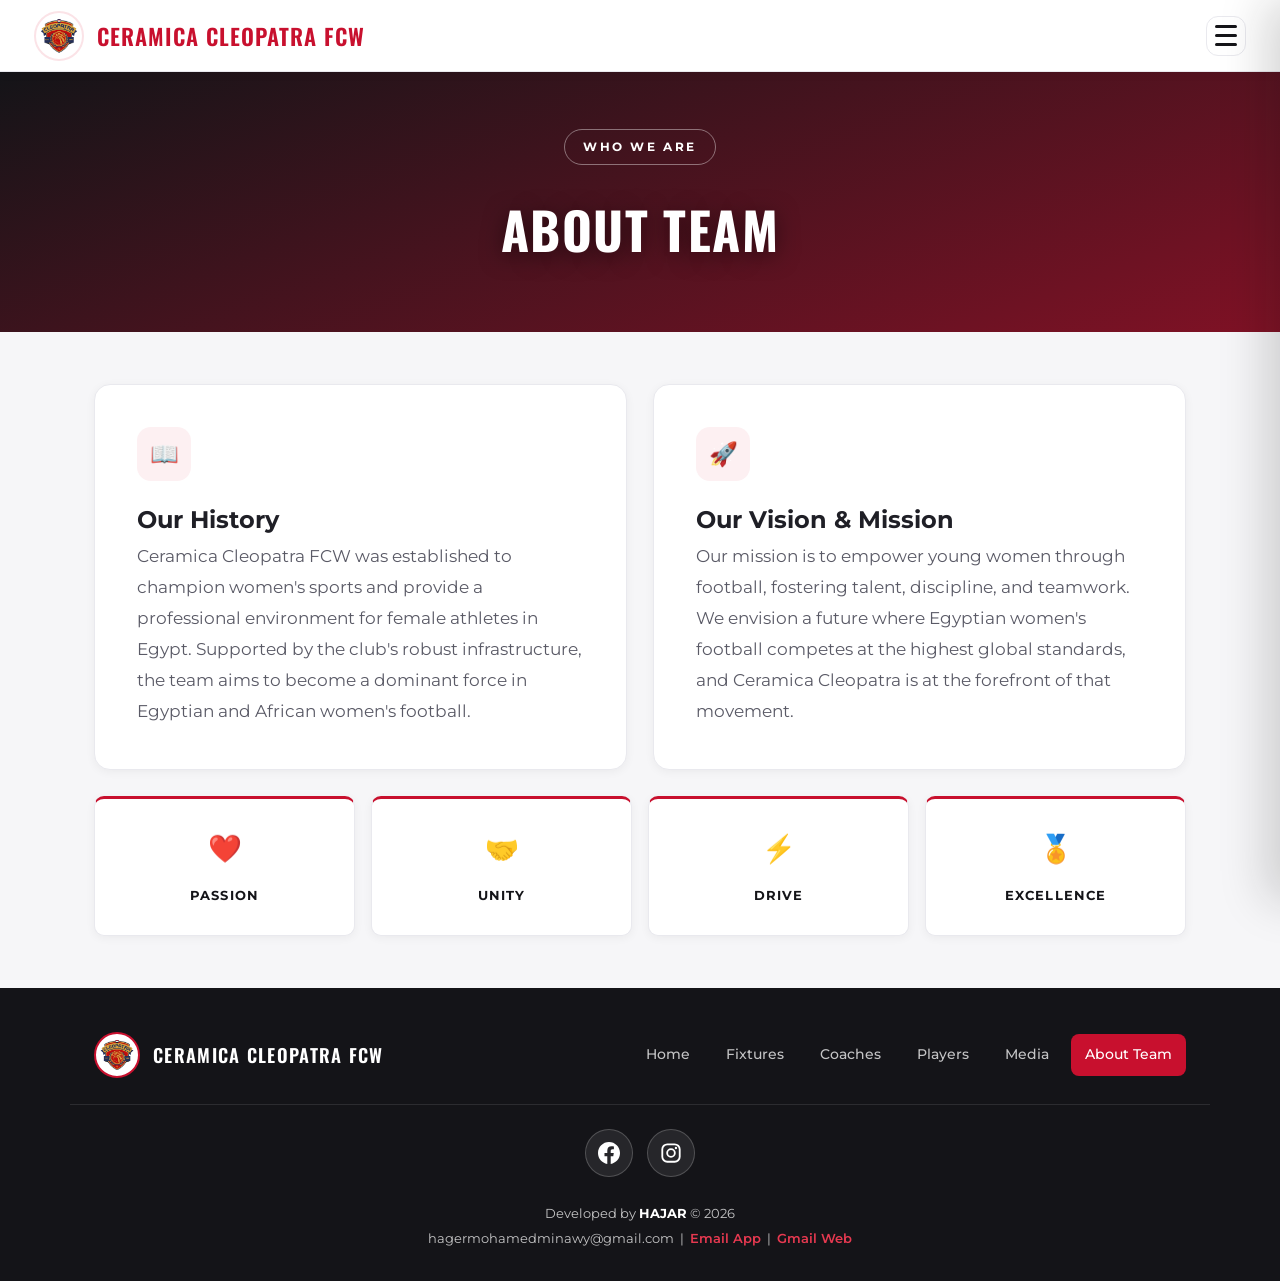
==== about.html @ 6d7df03a "Premium hero buttons" ====
<!DOCTYPE html>
<html lang="en" dir="ltr">
<head>
  <meta charset="UTF-8">
  <meta name="viewport" content="width=device-width, initial-scale=1.0">
  <title>Ceramica Cleopatra FCW - About</title>
  <meta name="description" content="Learn about the history, vision and mission of Ceramica Cleopatra Women's Football Team.">
  <meta property="og:type" content="website">
  <meta property="og:site_name" content="Ceramica Cleopatra FCW">
  <meta property="og:title" content="Ceramica Cleopatra FCW - About">
  <meta property="og:description" content="Learn about the history, vision and mission of Ceramica Cleopatra Women's Football Team.">
  <meta property="og:image" content="logo.png">
  <meta name="twitter:card" content="summary_large_image">
  <link rel="preconnect" href="https://fonts.googleapis.com">
  <link rel="preconnect" href="https://fonts.gstatic.com" crossorigin>
  <link href="https://fonts.googleapis.com/css2?family=Montserrat:wght@400;500;600;700;800&family=Oswald:wght@500;600;700&family=Cairo:wght@400;500;600;700;800&display=swap" rel="stylesheet">
  <link rel="icon" type="image/png" href="logo.png">
  <!-- Analytics: 1) publish the site, 2) add it at dash.cloudflare.com → Web Analytics (free),
       3) paste your token below and uncomment the script. -->
  <!-- <script defer src="https://static.cloudflareinsights.com/beacon.min.js" data-cf-beacon='{"token": "PASTE_TOKEN_HERE"}'></script> -->
  <link rel="stylesheet" href="style.css?v=12">
</head>
<body>

  <header class="site-header">
    <a href="index.html" class="brand-logo">
      <img src="logo.png" alt="Ceramica Cleopatra FC Logo" onerror="this.onerror=null;this.src='https://via.placeholder.com/50?text=FC'">
      <span class="brand-title" data-i18n="logoTitle">Ceramica Cleopatra FCW</span>
    </a>
    <button class="menu-toggle" id="menuToggle" aria-label="Open Navigation">
      <span class="bar"></span><span class="bar"></span><span class="bar"></span>
    </button>
  </header>

  <nav class="nav-drawer" id="navDrawer">
    <button class="close-btn" id="closeBtn" aria-label="Close Navigation">&times;</button>
    <div class="drawer-brand">Ceramica Cleopatra <span>FCW</span></div>
    <ul class="drawer-menu">
      <li><a href="index.html" data-i18n="home">Home</a></li>
      <li><a href="fixtures.html" data-i18n="fixtures">Fixtures</a></li>
      <li><a href="coaches.html" data-i18n="coaches">Coaches</a></li>
      <li><a href="players.html" data-i18n="players">Players</a></li>
      <li><a href="media.html" data-i18n="media">Media</a></li>
      <li><a href="about.html" data-i18n="aboutTeam">About Team</a></li>
    </ul>
    <div class="drawer-lang-wrapper">
      <label class="lang-label" for="langSelect">Language</label>
      <div class="lang-box">
        <select id="langSelect" class="lang-select" aria-label="Language Selector">
          <option value="en">English</option>
          <option value="ar">العربية</option>
        </select>
      </div>
      <div class="drawer-contact">
        <p>Developed by <strong>HAJAR</strong></p>
        <a href="mailto:hagermohamedminawy@gmail.com?subject=Message%20from%20Ceramica%20Cleopatra%20Website">hagermohamedminawy@gmail.com</a>
      </div>
    </div>
  </nav>

  <div class="overlay" id="overlay"></div>

  <section class="page-banner">
    <div class="page-banner-overlay"></div>
    <div class="page-banner-content fade-in-up">
      <span class="hero-eyebrow">Who We Are</span>
      <h1 data-i18n="aboutTeam">About Team</h1>
    </div>
  </section>

  <main class="page-main">
    <div class="about-grid">
      <div class="content-box fade-in-up">
        <div class="content-icon">📖</div>
        <h2 data-i18n="aboutHeader">Our History</h2>
        <p data-i18n="aboutText1" class="lead-text">Ceramica Cleopatra FCW was established to champion women's sports and provide a professional environment for female athletes in Egypt. Supported by the club's robust infrastructure, the team aims to become a dominant force in Egyptian women's football, competing fiercely at the national level.</p>
      </div>

      <div class="content-box fade-in-up">
        <div class="content-icon">🚀</div>
        <h2 data-i18n="visionHeader">Our Vision & Mission</h2>
        <p data-i18n="visionText1" class="lead-text">Our mission is to empower young women through football, fostering talent, discipline, and teamwork. We envision a future where Egyptian women's football competes at the highest global standards, and Ceramica Cleopatra is at the forefront of that movement.</p>
      </div>
    </div>

    <div class="values-strip">
      <div class="value-item fade-in-up"><span>❤️</span><strong data-i18n="valuePassion">Passion</strong></div>
      <div class="value-item fade-in-up"><span>🤝</span><strong data-i18n="valueUnity">Unity</strong></div>
      <div class="value-item fade-in-up"><span>⚡</span><strong data-i18n="valueDrive">Drive</strong></div>
      <div class="value-item fade-in-up"><span>🏅</span><strong data-i18n="valueExcellence">Excellence</strong></div>
    </div>
  </main>

  <footer class="site-footer">
    <div class="footer-top">
      <div class="footer-brand">
        <img src="logo.png" alt="Logo" onerror="this.onerror=null;this.src='https://via.placeholder.com/40?text=FC'">
        <h3 data-i18n="logoTitle">Ceramica Cleopatra FCW</h3>
      </div>
      <ul class="footer-links">
        <li><a href="index.html" data-i18n="home">Home</a></li>
        <li><a href="fixtures.html" data-i18n="fixtures">Fixtures</a></li>
        <li><a href="coaches.html" data-i18n="coaches">Coaches</a></li>
        <li><a href="players.html" data-i18n="players">Players</a></li>
        <li><a href="media.html" data-i18n="media">Media</a></li>
        <li><a href="about.html" data-i18n="aboutTeam">About Team</a></li>
      </ul>
    </div>
    <div class="footer-social">
      <a href="https://www.facebook.com/share/19YgMGzkey/" target="_blank" rel="noopener" aria-label="Facebook" class="social-btn fb">
        <svg viewBox="0 0 24 24" fill="currentColor" aria-hidden="true"><path d="M24 12.073c0-6.627-5.373-12-12-12s-12 5.373-12 12c0 5.99 4.388 10.954 10.125 11.854v-8.385H7.078v-3.47h3.047V9.43c0-3.007 1.792-4.669 4.533-4.669 1.312 0 2.686.235 2.686.235v2.953H15.83c-1.491 0-1.956.925-1.956 1.874v2.25h3.328l-.532 3.47h-2.796v8.385C19.612 23.027 24 18.062 24 12.073z"/></svg>
      </a>
      <a href="https://instagram.com/cleopatrafcw" target="_blank" rel="noopener" aria-label="Instagram" class="social-btn ig">
        <svg viewBox="0 0 24 24" fill="none" stroke="currentColor" stroke-width="2" aria-hidden="true"><rect x="2.5" y="2.5" width="19" height="19" rx="5.5"/><circle cx="12" cy="12" r="4.2"/><circle cx="17.4" cy="6.6" r="1.3" fill="currentColor" stroke="none"/></svg>
      </a>
    </div>
    <div class="footer-bottom">
      <p>Developed by <strong>HAJAR</strong> &copy; <span id="year"></span></p>
      <p>
        hagermohamedminawy@gmail.com &nbsp;|&nbsp;
        <a href="mailto:hagermohamedminawy@gmail.com?subject=Message%20from%20Ceramica%20Cleopatra%20Website">Email App</a>
        &nbsp;|&nbsp;
        <a href="https://mail.google.com/mail/u/0/?fs=1&tf=cm&source=mailto&to=hagermohamedminawy@gmail.com&su=Message%20from%20Ceramica%20Cleopatra%20Website" target="_blank" rel="noopener">Gmail Web</a>
      </p>
    </div>
  </footer>

  <button id="toTop" aria-label="Back to top" title="Back to top">&uarr;</button>

  <script src="script.js?v=9"></script>
</body>
</html>
---- style.css ----
/* ============================================================
   Ceramica Cleopatra FCW
   Theme matched to logo: Red + White + Black
   ============================================================ */

/* --- Design Tokens --- */
:root {
  --red: #C8102E;
  --red-dark: #8C0A1F;
  --red-deep: #5E0514;
  --red-soft: #E63950;
  --red-tint: #FDF0F2;
  --red-tint-2: #FBE3E7;

  --black: #141418;
  --ink: #1F1F26;
  --ink-soft: #5A5A66;
  --ink-mute: #6C6C7C;

  --white: #FFFFFF;
  --bg: #F6F6F8;
  --line: #E9E9EE;

  --grad-red: linear-gradient(135deg, var(--red-dark), var(--red));
  --grad-red-deep: linear-gradient(135deg, var(--red-deep), var(--red-dark));

  --font-display: 'Oswald', 'Montserrat', sans-serif;
  --font-body: 'Montserrat', sans-serif;

  --header-h: 72px;
  --radius: 16px;
  --radius-sm: 10px;
  --shadow-sm: 0 2px 10px rgba(20, 20, 24, 0.05);
  --shadow: 0 10px 30px rgba(20, 20, 24, 0.07);
  --shadow-lg: 0 22px 50px rgba(20, 20, 24, 0.13);
  --ease: cubic-bezier(0.22, 1, 0.36, 1);
}

/* --- Reset --- */
* {
  box-sizing: border-box;
  margin: 0;
  padding: 0;
}

html {
  scroll-behavior: smooth;
  -webkit-text-size-adjust: 100%;
}

body {
  font-family: var(--font-body);
  background: var(--bg);
  color: var(--ink);
  font-size: 16px;
  line-height: 1.75;
  overflow-x: hidden;
  min-height: 100vh;
  display: flex;
  flex-direction: column;
  -webkit-font-smoothing: antialiased;
}

img {
  max-width: 100%;
  display: block;
}

a {
  text-decoration: none;
  color: inherit;
}

ul {
  list-style: none;
}

button,
input,
select {
  font-family: inherit;
}

/* --- Accessibility: focus ring --- */
:focus-visible {
  outline: 3px solid var(--red);
  outline-offset: 3px;
  border-radius: 4px;
}

/* ============================================================
   Announcement Bar
   ============================================================ */
.announcement-bar {
  background: var(--black);
  color: #fff;
  text-align: center;
  font-size: 0.82rem;
  font-weight: 500;
  letter-spacing: 0.4px;
  padding: 9px 16px;
  border-bottom: 2px solid var(--red);
}

/* ============================================================
   Header
   ============================================================ */
.site-header {
  background: var(--white);
  border-bottom: 1px solid var(--line);
  height: var(--header-h);
  display: flex;
  align-items: center;
  justify-content: space-between;
  padding: 0 clamp(16px, 4vw, 34px);
  position: sticky;
  top: 0;
  z-index: 100;
  box-shadow: var(--shadow-sm);
}

.brand-logo {
  display: flex;
  align-items: center;
  gap: 13px;
  min-width: 0;
}

.brand-logo img {
  height: 50px;
  width: 50px;
  object-fit: contain;
  border-radius: 50%;
  background: var(--white);
  padding: 3px;
  border: 2px solid var(--red-tint-2);
  cursor: pointer;
  transition: background 0.35s var(--ease), border-color 0.35s var(--ease),
              transform 0.35s var(--ease), box-shadow 0.35s var(--ease);
}

/* LOGO HOVER: red instead of white */
.brand-logo img:hover {
  background: var(--red);
  border-color: var(--red);
  transform: scale(1.07) rotate(-6deg);
  box-shadow: 0 8px 22px rgba(200, 16, 46, 0.35);
}

.brand-title {
  font-family: var(--font-display);
  font-size: clamp(1rem, 2.4vw, 1.4rem);
  font-weight: 600;
  letter-spacing: 1px;
  text-transform: uppercase;
  color: var(--black);
  line-height: 1.15;
  white-space: nowrap;
  overflow: hidden;
  text-overflow: ellipsis;
}

.brand-title::first-line {
  color: var(--red);
}

/* --- Hamburger --- */
.menu-toggle {
  width: 40px;
  height: 40px;
  display: flex;
  flex-direction: column;
  justify-content: center;
  gap: 6px;
  align-items: center;
  background: transparent;
  border: 1px solid var(--line);
  border-radius: 12px;
  cursor: pointer;
  transition: background 0.3s, border-color 0.3s, transform 0.3s var(--ease);
}

.menu-toggle:hover {
  background: var(--red);
  border-color: var(--red);
  transform: translateY(-2px);
}

.menu-toggle .bar {
  width: 22px;
  height: 3px;
  background: var(--black);
  border-radius: 3px;
  transition: background 0.3s, transform 0.3s var(--ease), width 0.3s;
}

.menu-toggle:hover .bar {
  background: var(--white);
  width: 15px;
}

.menu-toggle:hover .bar:nth-child(2) {
  width: 22px;
}

/* ============================================================
   Drawer Navigation
   ============================================================ */
.nav-drawer {
  position: fixed;
  top: 0;
  right: 0;
  width: min(300px, 86vw);
  height: 100%;
  background: var(--white);
  z-index: 200;
  display: flex;
  flex-direction: column;
  transform: translateX(100%);
  transition: transform 0.42s var(--ease);
  box-shadow: -14px 0 44px rgba(20, 20, 24, 0.18);
  overflow-y: auto;
}

.nav-drawer.open {
  transform: translateX(0);
}

.close-btn {
  align-self: flex-end;
  background: transparent;
  border: none;
  font-size: 2.4rem;
  line-height: 1;
  width: 56px;
  height: 56px;
  cursor: pointer;
  color: var(--ink-soft);
  transition: color 0.25s, background 0.25s, border-radius 0.25s;
}

.close-btn:hover {
  color: var(--white);
  background: var(--red);
  border-radius: 12px 0 0 12px;
}

.drawer-brand {
  font-family: var(--font-display);
  font-size: 1.6rem;
  text-transform: uppercase;
  padding: 0 30px 15px;
  color: var(--black);
  border-bottom: 1px solid #eee;
  margin-bottom: 10px;
  font-weight: 700;
}

.drawer-brand span {
  color: var(--red);
}

.drawer-menu {
  flex-grow: 1;
  padding: 10px 0;
}

.drawer-menu li a {
  display: flex;
  align-items: center;
  gap: 14px;
  padding: 15px 30px;
  color: var(--ink);
  font-size: 1.1rem;
  font-weight: 600;
  border-left: 4px solid transparent;
  transition: background 0.25s, color 0.25s, border-color 0.25s, padding-left 0.25s;
}

.drawer-menu li a::before {
  content: '';
  width: 8px;
  height: 8px;
  border-radius: 50%;
  background: var(--red);
  flex-shrink: 0;
  opacity: 0;
  transform: scale(0.4);
  transition: opacity 0.25s, transform 0.25s var(--ease);
}

/* NAV HOVER: red tint instead of white */
.drawer-menu li a:hover {
  background: var(--red-tint);
  color: var(--red-dark);
  border-left-color: var(--red);
  padding-left: 36px;
}

.drawer-menu li a:hover::before {
  opacity: 1;
  transform: scale(1);
}

/* current page */
.drawer-menu li a.active {
  background: var(--red-tint);
  color: var(--red-dark);
  border-left-color: var(--red);
}

.drawer-menu li a.active::before {
  opacity: 1;
  transform: scale(1);
}

.drawer-lang-wrapper {
  padding: 20px 30px;
  background: var(--black);
  color: #fff;
  margin-top: auto;
}

.lang-label {
  display: block;
  font-size: 0.8rem;
  text-transform: uppercase;
  letter-spacing: 1px;
  opacity: 0.7;
  margin-bottom: 8px;
}

.lang-select {
  width: 100%;
  padding: 10px;
  border-radius: 5px;
  border: none;
  font-family: inherit;
  font-weight: 600;
  margin-bottom: 14px;
  cursor: pointer;
}

.drawer-contact {
  font-size: 0.85rem;
}

.drawer-contact p {
  margin-bottom: 4px;
}

.drawer-contact a {
  color: var(--red-soft);
  text-decoration: none;
  font-weight: 500;
  word-break: break-all;
  transition: color 0.25s;
}

.drawer-contact a:hover {
  color: #fff;
  text-decoration: underline;
}

/* --- Overlay --- */
.overlay {
  position: fixed;
  inset: 0;
  background: rgba(20, 20, 24, 0.55);
  backdrop-filter: blur(3px);
  z-index: 150;
  opacity: 0;
  visibility: hidden;
  transition: opacity 0.35s, visibility 0.35s;
}

.overlay.visible {
  opacity: 1;
  visibility: visible;
}

/* ============================================================
   Hero
   ============================================================ */
.hero-banner {
  position: relative;
  min-height: 560px;
  height: 88vh;
  display: flex;
  align-items: center;
  justify-content: center;
  text-align: center;
  padding: 40px 20px;
  background: var(--black);
  background-size: cover;
  background-position: center;
  isolation: isolate;
}

.hero-overlay {
  position: absolute;
  inset: 0;
  z-index: 1;
  background:
    radial-gradient(ellipse at 50% 40%, rgba(200, 16, 46, 0.5) 0%, transparent 62%),
    linear-gradient(165deg, rgba(20, 20, 24, 0.82) 0%, rgba(94, 5, 20, 0.72) 55%, rgba(20, 20, 24, 0.9) 100%);
}

.hero-content {
  position: relative;
  z-index: 2;
  color: #fff;
  max-width: 800px;
}

/* --- Hero Logo Medallion --- */
.hero-logo-ring {
  width: 128px;
  height: 128px;
  margin: 0 auto 26px;
  padding: 5px;
  border-radius: 50%;
  background: var(--red);
  box-shadow: 0 0 0 3px rgba(255, 255, 255, 0.9), 0 12px 32px rgba(0, 0, 0, 0.45);
  transition: transform 0.5s var(--ease), box-shadow 0.5s var(--ease);
  cursor: pointer;
}

.hero-logo-ring:hover {
  transform: scale(1.08);
  box-shadow: 0 0 0 4px rgba(255, 255, 255, 0.9), 0 0 44px rgba(200, 16, 46, 0.55);
}

.hero-logo-ring img {
  width: 100%;
  height: 100%;
  border-radius: 50%;
  object-fit: contain;
  background: var(--white);
  padding: 8px;
  transition: background 0.4s var(--ease);
}

/* LOGO HOVER: red instead of white */
.hero-logo-ring:hover img {
  background: var(--red);
}

.hero-eyebrow {
  display: inline-block;
  background: var(--white);
  color: var(--red);
  font-weight: 700;
  font-size: 0.72rem;
  text-transform: uppercase;
  letter-spacing: 2.6px;
  padding: 7px 18px;
  border-radius: 999px;
  margin-bottom: 20px;
  transition: background 0.35s, color 0.35s;
}

.hero-content:hover .hero-eyebrow {
  background: var(--red);
  color: var(--white);
}

.hero-content h1 {
  font-family: var(--font-display);
  font-size: clamp(2.2rem, 6.5vw, 4.6rem);
  font-weight: 700;
  text-transform: uppercase;
  line-height: 1.06;
  letter-spacing: 1px;
  margin-bottom: 14px;
  text-shadow: 0 4px 26px rgba(0, 0, 0, 0.55);
}

.hero-content h1 span {
  display: inline-block;
  background: var(--white);
  color: var(--red);
  padding: 0 16px;
  border-radius: 8px;
  transition: background 0.35s, color 0.35s;
}

.hero-content:hover h1 span {
  background: var(--red);
  color: var(--white);
}

.hero-content > p {
  font-size: clamp(0.98rem, 1.9vw, 1.22rem);
  font-weight: 400;
  color: rgba(255, 255, 255, 0.9);
  max-width: 560px;
  margin: 0 auto 32px;
}

.hero-actions {
  display: flex;
  gap: 14px;
  justify-content: center;
  flex-wrap: wrap;
}

/* --- Buttons --- */
.btn {
  display: inline-flex;
  align-items: center;
  justify-content: center;
  gap: 9px;
  padding: 14px 32px;
  border-radius: 999px;
  font-weight: 700;
  font-size: 0.9rem;
  letter-spacing: 0.4px;
  border: 2px solid transparent;
  cursor: pointer;
  transition: transform 0.28s var(--ease), background 0.28s, color 0.28s,
              border-color 0.28s, box-shadow 0.28s;
}

.btn-red {
  background: var(--red);
  color: var(--white);
  box-shadow: 0 10px 26px rgba(200, 16, 46, 0.36);
}

.btn-red:hover {
  background: var(--red-dark);
  transform: translateY(-3px);
  box-shadow: 0 14px 34px rgba(200, 16, 46, 0.5);
}

.btn-outline {
  background: transparent;
  color: #fff;
  border-color: rgba(255, 255, 255, 0.55);
}

.btn-outline:hover {
  background: var(--red);
  border-color: var(--red);
  color: var(--white);
  transform: translateY(-3px);
}

/* --- Premium hero buttons --- */
.hero-actions .btn {
  position: relative;
  overflow: hidden;
  isolation: isolate;
  padding: 16px 38px;
  font-size: 0.95rem;
  letter-spacing: 0.6px;
}

.hero-actions .btn:active {
  transform: translateY(-1px) scale(0.99);
}

.hero-actions .btn-red {
  background: linear-gradient(180deg, var(--red-soft), var(--red) 55%, var(--red-dark));
  box-shadow: 0 12px 30px rgba(200, 16, 46, 0.45),
              inset 0 1px 0 rgba(255, 255, 255, 0.35);
}

/* shine sweep across the primary button */
.hero-actions .btn-red::after {
  content: '';
  position: absolute;
  top: 0;
  bottom: 0;
  left: -90px;
  width: 60px;
  z-index: 1;
  background: linear-gradient(105deg, transparent, rgba(255, 255, 255, 0.55), transparent);
  transform: skewX(-20deg);
  transition: left 0.65s ease;
  pointer-events: none;
}

.hero-actions .btn-red:hover::after {
  left: calc(100% + 50px);
}

/* frosted-glass ghost button with play wedge */
.hero-actions .btn-outline {
  background: rgba(255, 255, 255, 0.08);
  -webkit-backdrop-filter: blur(12px);
  backdrop-filter: blur(12px);
  border-color: rgba(255, 255, 255, 0.5);
  box-shadow: inset 0 1px 0 rgba(255, 255, 255, 0.22);
}

.hero-actions .btn-outline::before {
  content: '';
  width: 0;
  height: 0;
  flex-shrink: 0;
  border-top: 7px solid transparent;
  border-bottom: 7px solid transparent;
  border-left: 11px solid currentColor;
}

.hero-actions .btn-outline:hover {
  box-shadow: 0 14px 32px rgba(200, 16, 46, 0.5),
              inset 0 1px 0 rgba(255, 255, 255, 0.25);
}

/* subtle diagonal texture on the photo-less hero */
.hero-pattern {
  position: absolute;
  inset: 0;
  z-index: 1;
  opacity: 0.04;
  background-image: repeating-linear-gradient(
    45deg,
    #fff 0, #fff 1px,
    transparent 1px, transparent 22px
  );
  pointer-events: none;
}

/* drawer language wrapper + players section spacing */
.lang-box {
  margin-bottom: 4px;
}

.roster-section {
  margin-top: 4px;
}

/* --- Scroll hint --- */
.hero-scroll-hint {
  position: absolute;
  bottom: 28px;
  left: 50%;
  transform: translateX(-50%);
  z-index: 3;
  width: 24px;
  height: 40px;
  border: 2px solid rgba(255, 255, 255, 0.45);
  border-radius: 14px;
}

.hero-scroll-hint::after {
  content: '';
  position: absolute;
  top: 8px;
  left: 50%;
  width: 4px;
  height: 8px;
  border-radius: 3px;
  background: var(--red);
  transform: translateX(-50%);
  animation: scrollDot 1.7s ease-in-out infinite;
}

@keyframes scrollDot {
  0%, 100% { opacity: 1; transform: translate(-50%, 0); }
  50% { opacity: 0.2; transform: translate(-50%, 13px); }
}

/* ============================================================
   Stats Strip
   ============================================================ */
.stats-strip {
  background: var(--white);
  border-bottom: 1px solid var(--line);
  display: grid;
  grid-template-columns: repeat(4, 1fr);
  padding: 34px 20px;
}

.stat {
  text-align: center;
  padding: 6px 10px;
  position: relative;
}

.stat + .stat::before {
  content: '';
  position: absolute;
  left: 0;
  top: 50%;
  transform: translateY(-50%);
  width: 1px;
  height: 40px;
  background: var(--line);
}

.stat-number {
  display: block;
  font-family: var(--font-display);
  font-size: clamp(1.9rem, 4vw, 2.6rem);
  font-weight: 700;
  color: var(--red);
  line-height: 1;
  margin-bottom: 6px;
  transition: transform 0.3s var(--ease);
}

.stat:hover .stat-number {
  transform: scale(1.12);
}

.stat-label {
  font-size: 0.74rem;
  text-transform: uppercase;
  letter-spacing: 1.3px;
  color: var(--ink-mute);
  font-weight: 600;
}

/* ============================================================
   Layout
   ============================================================ */
.home-main,
.page-main {
  flex: 1;
  width: 100%;
  max-width: 1140px;
  margin: 0 auto;
  padding: clamp(26px, 5vw, 52px) clamp(16px, 4vw, 24px);
}

/* --- Content Cards --- */
.content-box {
  background: var(--white);
  border: 1px solid var(--line);
  border-radius: var(--radius);
  padding: clamp(26px, 4vw, 42px);
  margin-bottom: 26px;
  box-shadow: var(--shadow-sm);
  transition: transform 0.35s var(--ease), box-shadow 0.35s, border-color 0.35s;
}

.content-box:hover {
  transform: translateY(-4px);
  box-shadow: var(--shadow);
  border-color: var(--red-tint-2);
}

.content-icon {
  width: 54px;
  height: 54px;
  border-radius: 14px;
  background: var(--red-tint);
  display: grid;
  place-items: center;
  font-size: 1.45rem;
  margin-bottom: 18px;
  transition: background 0.35s, transform 0.35s var(--ease);
}

.content-box:hover .content-icon {
  background: var(--red);
  transform: scale(1.08) rotate(-6deg);
}

/* --- Section Titles --- */
.section-title {
  font-family: var(--font-display);
  font-size: clamp(1.5rem, 3.4vw, 2rem);
  font-weight: 600;
  text-transform: uppercase;
  letter-spacing: 1.2px;
  color: var(--black);
  margin-bottom: 22px;
  padding-bottom: 12px;
  position: relative;
  display: inline-block;
}

.section-title::after {
  content: '';
  position: absolute;
  left: 0;
  bottom: 0;
  width: 54px;
  height: 4px;
  border-radius: 3px;
  background: var(--red);
  transition: width 0.4s var(--ease);
}

.section-title:hover::after {
  width: 100%;
}

.lead-text {
  font-size: 1.05rem;
  line-height: 1.85;
  color: var(--ink-soft);
}

/* --- News --- */
.news-item {
  position: relative;
  background: var(--red-tint);
  border-left: 4px solid var(--red);
  border-radius: 0 var(--radius-sm) var(--radius-sm) 0;
  padding: 26px 24px;
  transition: background 0.35s, transform 0.35s var(--ease);
}

.news-item:hover {
  background: var(--red-tint-2);
  transform: translateX(5px);
}

.news-badge {
  position: absolute;
  top: -11px;
  left: 22px;
  background: var(--red);
  color: #fff;
  font-size: 0.66rem;
  font-weight: 700;
  letter-spacing: 1.4px;
  padding: 4px 12px;
  border-radius: 999px;
}

.news-title {
  font-size: 1.15rem;
  font-weight: 700;
  color: var(--black);
  margin-bottom: 8px;
}

/* --- Pillars --- */
.pillars-grid {
  display: grid;
  grid-template-columns: repeat(3, 1fr);
  gap: 20px;
}

.pillar-card {
  background: var(--bg);
  border: 1px solid var(--line);
  border-top: 3px solid var(--red);
  border-radius: var(--radius-sm);
  padding: 26px 22px;
  transition: transform 0.35s var(--ease), box-shadow 0.35s, background 0.35s, border-color 0.35s;
}

.pillar-card:hover {
  transform: translateY(-6px);
  background: var(--white);
  border-color: var(--red);
  border-top-color: var(--red);
  box-shadow: var(--shadow);
}

.pillar-num {
  font-family: var(--font-display);
  font-size: 2.1rem;
  font-weight: 700;
  color: var(--red-tint-2);
  line-height: 1;
  margin-bottom: 6px;
  transition: color 0.35s;
}

.pillar-card:hover .pillar-num {
  color: var(--red);
}

.pillar-card h3 {
  font-size: 0.98rem;
  font-weight: 700;
  text-transform: uppercase;
  letter-spacing: 0.8px;
  color: var(--black);
  margin-bottom: 8px;
}

.pillar-card p {
  font-size: 0.92rem;
  color: var(--ink-soft);
  margin: 0;
}

/* ============================================================
   Page Banner (sub-pages)
   ============================================================ */
.page-banner {
  position: relative;
  min-height: 260px;
  display: flex;
  align-items: center;
  justify-content: center;
  text-align: center;
  padding: 40px 20px;
  background: var(--black);
  background-size: cover;
  background-position: center;
}

.page-banner-overlay {
  position: absolute;
  inset: 0;
  background: linear-gradient(160deg, rgba(20, 20, 24, 0.86), rgba(200, 16, 46, 0.6));
}

.page-banner-content {
  position: relative;
  z-index: 2;
  color: #fff;
}

.page-banner-content .hero-eyebrow {
  background: transparent;
  color: #fff;
  border: 1px solid rgba(255, 255, 255, 0.4);
}

.page-banner-content .hero-eyebrow:hover {
  background: var(--red);
  border-color: var(--red);
  color: #fff;
}

.page-banner-content h1 {
  font-family: var(--font-display);
  font-size: clamp(1.9rem, 5vw, 3.2rem);
  font-weight: 700;
  text-transform: uppercase;
  letter-spacing: 1.4px;
  text-shadow: 0 4px 22px rgba(0, 0, 0, 0.5);
}

/* ============================================================
   COACHES — Tinted page, white cards
   ============================================================ */
.staff-section {
  background: var(--red-tint);
  border-radius: var(--radius);
  padding: clamp(26px, 4vw, 48px);
  border: 1px solid var(--red-tint-2);
}

.staff-intro {
  text-align: center;
  margin-bottom: 40px;
}

.staff-intro .section-title {
  display: inline-block;
}

.staff-lead {
  max-width: 600px;
  margin: 16px auto 0;
  color: var(--ink-soft);
  font-size: 1rem;
}

.staff-list {
  display: grid;
  gap: 22px;
}

/* Profile cards: photo top, name block below, red accents on hover */
.staff-grid {
  display: grid;
  grid-template-columns: repeat(3, 1fr);
  gap: 22px;
}

.staff-card {
  background: var(--white);
  border: 1px solid var(--line);
  border-radius: var(--radius);
  overflow: hidden;
  box-shadow: var(--shadow-sm);
  transition: transform 0.38s var(--ease), box-shadow 0.38s, border-color 0.38s;
}

.staff-card:hover {
  transform: translateY(-8px);
  border-color: var(--red);
  box-shadow: var(--shadow-lg);
}

.staff-card-photo {
  height: 300px;
  overflow: hidden;
  background: var(--red-tint);
  border-bottom: 3px solid transparent;
  transition: border-color 0.38s;
}

.staff-card:hover .staff-card-photo {
  border-bottom-color: var(--red);
}

.staff-card-photo img {
  width: 100%;
  height: 100%;
  object-fit: cover;
  object-position: top;
  transition: transform 0.6s var(--ease);
}

.staff-card:hover .staff-card-photo img {
  transform: scale(1.05);
}

.staff-card-body {
  padding: 20px 18px 24px;
  text-align: left;
}

.staff-card-first {
  display: block;
  font-size: 0.9rem;
  font-weight: 600;
  color: var(--red);
}

.staff-card-body h3 {
  font-family: var(--font-display);
  font-size: 1.5rem;
  font-weight: 700;
  letter-spacing: 0.5px;
  text-transform: uppercase;
  color: var(--black);
  margin: 2px 0 6px;
  transition: color 0.35s;
}

.staff-card:hover .staff-card-body h3 {
  color: var(--red);
}

.staff-card-body p {
  margin: 0;
  font-size: 0.92rem;
  color: var(--ink-soft);
}

html[dir="rtl"] .staff-card-body {
  text-align: right;
}

/* category tabs */
.staff-tabs {
  display: flex;
  gap: clamp(18px, 4vw, 42px);
  border-bottom: 1px solid var(--line);
  margin-bottom: 28px;
  overflow-x: auto;
}

.staff-tab {
  background: none;
  border: none;
  padding: 12px 2px;
  font-size: 0.98rem;
  font-weight: 700;
  color: var(--ink-soft);
  cursor: pointer;
  white-space: nowrap;
  position: relative;
  transition: color 0.3s;
}

.staff-tab:hover {
  color: var(--red-dark);
}

.staff-tab.active {
  color: var(--red);
}

.staff-tab.active::after {
  content: '';
  position: absolute;
  left: 0;
  right: 0;
  bottom: -1px;
  height: 3px;
  border-radius: 3px;
  background: var(--red);
}

/* outlined display title (page banners) */
.outline-title {
  color: transparent !important;
  -webkit-text-stroke: 2px rgba(255, 255, 255, 0.92);
  text-shadow: none !important;
}

@supports not (-webkit-text-stroke: 1px #fff) {
  .outline-title {
    color: #fff !important;
  }
}

/* --- Players grid --- */
.card-grid {
  display: grid;
  grid-template-columns: repeat(auto-fill, minmax(240px, 1fr));
  gap: 22px;
}

.profile-card {
  background: var(--white);
  border: 1px solid var(--line);
  border-radius: var(--radius);
  overflow: hidden;
  box-shadow: var(--shadow-sm);
  transition: transform 0.38s var(--ease), box-shadow 0.38s, border-color 0.38s;
}

.profile-card:hover {
  transform: translateY(-8px);
  box-shadow: var(--shadow-lg);
  border-color: var(--red);
}

.profile-img-wrapper {
  height: 290px;
  background: var(--red-tint);
  overflow: hidden;
}

.profile-img-wrapper img {
  width: 100%;
  height: 100%;
  object-fit: cover;
  object-position: top;
  transition: transform 0.6s var(--ease);
}

.profile-card:hover .profile-img-wrapper img {
  transform: scale(1.06);
}

.profile-info {
  padding: 20px 16px;
  text-align: center;
}

.profile-info h3 {
  font-family: var(--font-display);
  font-size: 1.2rem;
  font-weight: 600;
  color: var(--black);
  margin-bottom: 4px;
}

.profile-info p {
  font-size: 0.86rem;
  font-weight: 600;
  color: var(--red);
  margin: 0;
}

/* --- Search & Filters --- */
.gallery-controls {
  margin: 24px 0 32px;
  text-align: center;
}

.search-box input {
  width: 100%;
  max-width: 420px;
  padding: 14px 24px;
  border-radius: 999px;
  border: 2px solid var(--line);
  background: var(--white);
  font-size: 0.98rem;
  color: var(--ink);
  outline: none;
  transition: border-color 0.3s, box-shadow 0.3s;
}

.search-box input::placeholder {
  color: var(--ink-mute);
}

.search-box input:focus {
  border-color: var(--red);
  box-shadow: 0 0 0 4px rgba(200, 16, 46, 0.12);
}

.filter-buttons {
  display: flex;
  flex-wrap: wrap;
  gap: 10px;
  justify-content: center;
  margin-top: 18px;
}

.filter-btn {
  padding: 10px 24px;
  border-radius: 999px;
  border: 2px solid var(--line);
  background: var(--white);
  color: var(--ink-soft);
  font-weight: 600;
  font-size: 0.9rem;
  cursor: pointer;
  transition: background 0.3s, color 0.3s, border-color 0.3s, transform 0.3s var(--ease);
}

.filter-btn:hover {
  background: var(--red-tint);
  border-color: var(--red);
  color: var(--red-dark);
  transform: translateY(-2px);
}

.filter-btn.active {
  background: var(--red);
  border-color: var(--red);
  color: var(--white);
  box-shadow: 0 8px 20px rgba(200, 16, 46, 0.3);
}

#no-players-msg {
  text-align: center;
  padding: 50px 20px;
  color: var(--ink-soft);
  background: var(--white);
  border: 1px dashed var(--line);
  border-radius: var(--radius);
}

/* ============================================================
   MEDIA — Masonry (Pinterest style)
   ============================================================ */
.media-section {
  margin-bottom: 46px;
}

.masonry-grid {
  column-count: 4;
  column-gap: 16px;
  margin-top: 24px;
}

.masonry-item {
  break-inside: avoid;
  -webkit-column-break-inside: avoid;
  page-break-inside: avoid;
  margin: 0 0 16px;
  position: relative;
  border-radius: var(--radius-sm);
  overflow: hidden;
  background: var(--red-tint);
  box-shadow: var(--shadow-sm);
  cursor: pointer;
  display: block;
  transition: transform 0.38s var(--ease), box-shadow 0.38s;
}

.masonry-item:hover {
  transform: translateY(-5px);
  box-shadow: var(--shadow-lg);
}

.masonry-item img {
  width: 100%;
  height: auto;
  display: block;
  transition: transform 0.6s var(--ease), filter 0.5s;
}

.masonry-item:hover img {
  transform: scale(1.06);
  filter: saturate(1.15);
}

/* --- Videos --- */
.video-grid {
  display: grid;
  grid-template-columns: repeat(auto-fit, minmax(340px, 1fr));
  gap: 20px;
  margin-top: 24px;
}

.video-card {
  background: var(--white);
  border: 1px solid var(--line);
  border-radius: var(--radius);
  overflow: hidden;
  box-shadow: var(--shadow-sm);
  transition: transform 0.35s var(--ease), box-shadow 0.35s, border-color 0.35s;
}

.video-card:hover {
  transform: translateY(-5px);
  box-shadow: var(--shadow-lg);
  border-color: var(--red);
}

.video-card video,
.video-card iframe {
  width: 100%;
  height: 260px;
  display: block;
  border: 0;
  background: var(--black);
}

/* --- Lightbox --- */
.photo-modal {
  position: fixed;
  inset: 0;
  z-index: 300;
  background: rgba(20, 20, 24, 0.94);
  display: grid;
  place-items: center;
  padding: 30px;
  opacity: 0;
  visibility: hidden;
  transition: opacity 0.35s, visibility 0.35s;
}

.photo-modal.open {
  opacity: 1;
  visibility: visible;
}

.modal-close {
  position: absolute;
  top: 16px;
  inset-inline-end: 16px;
  width: 52px;
  height: 52px;
  border-radius: 50%;
  background: var(--red);
  border: 2px solid rgba(255, 255, 255, 0.35);
  color: #fff;
  font-size: 1.7rem;
  font-weight: 300;
  line-height: 1;
  display: grid;
  place-items: center;
  cursor: pointer;
  box-shadow: 0 8px 22px rgba(0, 0, 0, 0.5);
  transition: background 0.3s, color 0.3s, transform 0.3s var(--ease);
}

.modal-close:hover {
  background: var(--white);
  color: var(--black);
  transform: rotate(90deg);
}

.modal-content {
  max-width: 92vw;
  max-height: 78vh;
  border-radius: var(--radius-sm);
  border: 1px solid rgba(255, 255, 255, 0.16);
  box-shadow: var(--shadow-lg);
  transform: scale(0.94);
  transition: transform 0.4s var(--ease);
}

.photo-modal.open .modal-content {
  transform: scale(1);
}

.modal-caption {
  margin-top: 14px;
  color: rgba(255, 255, 255, 0.8);
  font-size: 0.85rem;
  font-weight: 500;
  letter-spacing: 0.4px;
  text-align: center;
  max-width: 90vw;
}

body.modal-open {
  overflow: hidden;
}

/* ============================================================
   FIXTURES — Chelsea-style match cards (no tickets / watch)
   ============================================================ */
.fixtures-section {
  max-width: 960px;
  margin: 0 auto;
}

.fixtures-intro {
  text-align: center;
  margin-bottom: 36px;
}

.fixtures-intro .section-title {
  display: inline-block;
}

.fixtures-lead {
  max-width: 620px;
  margin: 16px auto 0;
  color: var(--ink-soft);
  font-size: 1rem;
}

.fixtures-list {
  display: grid;
  gap: 34px;
}

.fixture-month {
  font-family: var(--font-display);
  font-size: clamp(1.5rem, 3.5vw, 2.1rem);
  font-weight: 600;
  text-transform: uppercase;
  letter-spacing: 1.4px;
  color: var(--black);
  margin-bottom: 18px;
  padding-bottom: 10px;
  border-bottom: 3px solid var(--red);
  display: inline-block;
}

.fixture-card {
  background: var(--white);
  border: 1px solid var(--line);
  border-radius: var(--radius);
  padding: clamp(24px, 4vw, 38px) clamp(18px, 4vw, 36px);
  margin-bottom: 20px;
  box-shadow: var(--shadow-sm);
  text-align: center;
  transition: transform 0.35s var(--ease), box-shadow 0.35s, border-color 0.35s;
}

.fixture-card:last-child {
  margin-bottom: 0;
}

.fixture-card:hover {
  transform: translateY(-4px);
  border-color: var(--red);
  box-shadow: var(--shadow-lg);
}

.fixture-top {
  display: flex;
  align-items: center;
  justify-content: center;
  gap: 12px;
  flex-wrap: wrap;
  margin-bottom: 4px;
}

.fixture-date {
  font-size: 0.92rem;
  font-weight: 700;
  letter-spacing: 1.6px;
  text-transform: uppercase;
  color: var(--black);
  margin: 0;
}

.fixture-week {
  font-size: 0.68rem;
  font-weight: 700;
  letter-spacing: 1px;
  text-transform: uppercase;
  color: var(--red-dark);
  background: var(--red-tint);
  border: 1px solid var(--red-tint-2);
  padding: 3px 11px;
  border-radius: 999px;
  transition: background 0.3s, color 0.3s;
}

.fixture-card:hover .fixture-week {
  background: var(--red);
  border-color: var(--red);
  color: #fff;
}

.fixture-comp {
  font-size: 0.72rem;
  font-weight: 600;
  letter-spacing: 2.2px;
  text-transform: uppercase;
  color: var(--ink-mute);
  margin-bottom: 22px;
}

.fixture-teams {
  display: flex;
  align-items: center;
  justify-content: center;
  gap: clamp(10px, 3vw, 28px);
}

.fixture-team {
  display: flex;
  align-items: center;
  gap: 14px;
  flex: 1 1 0;
  min-width: 0;
}

.fixture-team.home {
  justify-content: flex-end;
  text-align: right;
}

.fixture-team.away {
  justify-content: flex-start;
  text-align: left;
}

.fixture-name {
  font-size: clamp(1rem, 2.4vw, 1.3rem);
  font-weight: 600;
  color: var(--black);
  line-height: 1.35;
  overflow-wrap: break-word;
}

.fixture-name.ours {
  color: var(--red);
  font-weight: 800;
}

/* club badge: white circle with red ring, like the Ceramica badge */
.club-badge {
  position: relative;
  width: clamp(56px, 8vw, 76px);
  height: clamp(56px, 8vw, 76px);
  flex-shrink: 0;
  border-radius: 50%;
  background: #fff;
  border: 2px solid var(--line);
  box-shadow: 0 4px 12px rgba(20, 20, 24, 0.08);
  display: grid;
  place-items: center;
  overflow: hidden;
  transition: border-color 0.35s, transform 0.35s var(--ease), box-shadow 0.35s;
}

.club-badge i {
  font-style: normal;
  font-family: var(--font-display);
  font-weight: 700;
  font-size: 1.25rem;
  color: var(--red);
}

.club-badge img {
  position: absolute;
  inset: 0;
  width: 100%;
  height: 100%;
  object-fit: cover;
  background: #fff;
}

.fixture-card:hover .club-badge {
  border-color: var(--line);
  transform: scale(1.06);
  box-shadow: 0 8px 20px rgba(20, 20, 24, 0.14);
}

.fixture-time {
  flex-shrink: 0;
  font-family: var(--font-display);
  font-size: clamp(1.05rem, 2.4vw, 1.35rem);
  font-weight: 600;
  letter-spacing: 1px;
  color: #fff;
  background: var(--red);
  border: 2px solid var(--red);
  border-radius: 8px;
  padding: 8px 16px;
  box-shadow: 0 6px 16px rgba(200, 16, 46, 0.28);
  transition: background 0.35s, transform 0.35s var(--ease), box-shadow 0.35s;
}

.fixture-card:hover .fixture-time {
  background: var(--red-dark);
  border-color: var(--red-dark);
  transform: scale(1.05);
  box-shadow: 0 8px 22px rgba(200, 16, 46, 0.4);
}

.fixture-venue {
  margin-top: 20px;
  font-size: 0.74rem;
  font-weight: 600;
  letter-spacing: 2px;
  text-transform: uppercase;
  color: var(--ink-mute);
}

/* played (past) fixtures render dimmed */
.fixture-card.played {
  background: var(--bg);
}

.fixture-card.played .fixture-time {
  background: #fff;
  color: var(--ink-mute);
  border-color: var(--line);
  box-shadow: none;
}

.fixture-card.played .club-badge {
  border-color: var(--line);
  box-shadow: none;
}

.fixture-played {
  font-size: 0.68rem;
  font-weight: 700;
  letter-spacing: 1px;
  text-transform: uppercase;
  color: var(--ink-mute);
  background: var(--white);
  border: 1px solid var(--line);
  padding: 3px 11px;
  border-radius: 999px;
}

/* fixtures footnote */
.fixtures-note {
  margin-top: 14px;
  font-size: 0.8rem;
  color: var(--ink-mute);
}

/* players empty state */
.players-empty {
  text-align: center;
  padding: clamp(36px, 6vw, 60px) 24px;
  background: var(--white);
  border: 1px dashed var(--red-tint-2);
  border-radius: var(--radius);
}

.players-empty-icon {
  font-size: 3rem;
  margin-bottom: 12px;
}

.players-empty h3 {
  font-family: var(--font-display);
  font-size: 1.4rem;
  color: var(--black);
  margin-bottom: 8px;
  text-transform: uppercase;
  letter-spacing: 0.8px;
}

html[dir="rtl"] .players-empty h3 {
  letter-spacing: 0;
}

.players-empty p {
  color: var(--ink-soft);
  max-width: 440px;
  margin: 0 auto;
}

.players-empty-actions {
  display: flex;
  gap: 12px;
  justify-content: center;
  flex-wrap: wrap;
  margin-top: 22px;
}

/* secondary red outline button */
.btn-outline-red {
  background: transparent;
  color: var(--red);
  border-color: var(--red);
}

.btn-outline-red:hover {
  background: var(--red);
  color: #fff;
  transform: translateY(-3px);
  box-shadow: 0 12px 26px rgba(200, 16, 46, 0.3);
}

/* ---------- Fixtures responsive ---------- */
@media (max-width: 560px) {
  .fixture-teams {
    gap: 8px;
  }

  .fixture-team {
    gap: 8px;
  }

  .fixture-name {
    font-size: 0.88rem;
  }

  .fixture-time {
    padding: 6px 10px;
    font-size: 0.95rem;
  }

  .fixture-comp {
    letter-spacing: 1.2px;
  }
}

/* ============================================================
   RTL — Cairo font + no letter-spacing on Arabic script
   ============================================================ */
html[dir="rtl"] body,
html[dir="rtl"] button,
html[dir="rtl"] input,
html[dir="rtl"] select {
  font-family: 'Cairo', 'Montserrat', sans-serif;
}

html[dir="rtl"] .brand-title,
html[dir="rtl"] .drawer-brand,
html[dir="rtl"] .hero-content h1,
html[dir="rtl"] .page-banner-content h1,
html[dir="rtl"] .section-title,
html[dir="rtl"] .fixture-month,
html[dir="rtl"] .stat-number,
html[dir="rtl"] .staff-card-body h3,
html[dir="rtl"] .profile-info h3,
html[dir="rtl"] .fixture-time,
html[dir="rtl"] .pillar-num,
html[dir="rtl"] .club-badge i,
html[dir="rtl"] .footer-brand h3 {
  font-family: 'Cairo', 'Oswald', 'Montserrat', sans-serif;
}

html[dir="rtl"] .brand-title,
html[dir="rtl"] .drawer-brand,
html[dir="rtl"] .hero-eyebrow,
html[dir="rtl"] .hero-content h1,
html[dir="rtl"] .page-banner-content h1,
html[dir="rtl"] .section-title,
html[dir="rtl"] .fixture-month,
html[dir="rtl"] .fixture-date,
html[dir="rtl"] .fixture-comp,
html[dir="rtl"] .fixture-venue,
html[dir="rtl"] .fixture-week,
html[dir="rtl"] .stat-label,
html[dir="rtl"] .staff-card-body h3,
html[dir="rtl"] .news-badge,
html[dir="rtl"] .pillar-card h3,
html[dir="rtl"] .value-item strong,
html[dir="rtl"] .footer-brand h3 {
  letter-spacing: 0;
}

/* ============================================================
   NEXT MATCH teaser (home page)
   ============================================================ */
.next-match-card {
  background: linear-gradient(180deg, var(--red-tint), var(--white) 55%);
  border: 1px solid var(--red-tint-2);
  border-top: 4px solid var(--red);
  border-radius: var(--radius);
  padding: clamp(26px, 4vw, 40px) clamp(18px, 4vw, 36px);
  margin-bottom: 26px;
  box-shadow: var(--shadow);
  text-align: center;
  transition: transform 0.35s var(--ease), box-shadow 0.35s;
}

.next-match-card:hover {
  transform: translateY(-4px);
  box-shadow: var(--shadow-lg);
}

.next-match-badge {
  display: inline-block;
  background: var(--red);
  color: #fff;
  font-size: 0.7rem;
  font-weight: 700;
  letter-spacing: 2px;
  text-transform: uppercase;
  padding: 5px 16px;
  border-radius: 999px;
  margin-bottom: 20px;
  box-shadow: 0 6px 16px rgba(200, 16, 46, 0.3);
}

html[dir="rtl"] .next-match-badge {
  letter-spacing: 0;
}

.next-match-card .fixture-teams {
  margin-bottom: 6px;
}

.next-match-when {
  font-weight: 700;
  color: var(--black);
  font-size: 0.95rem;
  margin-top: 16px;
}

.next-match-card .fixture-venue {
  margin-top: 6px;
}

.btn-sm {
  padding: 10px 26px;
  font-size: 0.85rem;
  margin-top: 20px;
}

.next-match-empty {
  text-align: center;
  color: var(--ink-soft);
  padding: 8px 0;
  margin: 0;
}

/* ============================================================
   Back to top
   ============================================================ */
#toTop {
  position: fixed;
  bottom: 22px;
  inset-inline-end: 22px;
  width: 48px;
  height: 48px;
  border-radius: 50%;
  border: 2px solid var(--red);
  background: var(--red);
  color: #fff;
  font-size: 1.3rem;
  line-height: 1;
  cursor: pointer;
  box-shadow: 0 10px 24px rgba(200, 16, 46, 0.35);
  opacity: 0;
  visibility: hidden;
  transform: translateY(12px);
  transition: opacity 0.3s, visibility 0.3s, transform 0.3s var(--ease), background 0.3s;
  z-index: 120;
}

#toTop.show {
  opacity: 1;
  visibility: visible;
  transform: none;
}

#toTop:hover {
  background: var(--red-dark);
  border-color: var(--red-dark);
}

/* ============================================================
   About page
   ============================================================ */
.about-grid {
  display: grid;
  grid-template-columns: 1fr 1fr;
  gap: 26px;
}

.about-grid .content-box {
  margin-bottom: 0;
}

.values-strip {
  display: grid;
  grid-template-columns: repeat(4, 1fr);
  gap: 16px;
  margin-top: 26px;
}

.value-item {
  background: var(--white);
  border: 1px solid var(--line);
  border-top: 3px solid var(--red);
  border-radius: var(--radius-sm);
  padding: 26px 14px;
  text-align: center;
  box-shadow: var(--shadow-sm);
  transition: transform 0.32s var(--ease), box-shadow 0.32s, background 0.32s;
}

.value-item:hover {
  transform: translateY(-5px);
  background: var(--red);
  box-shadow: var(--shadow-lg);
}

.value-item span {
  font-size: 1.7rem;
  display: block;
  margin-bottom: 8px;
  transition: transform 0.32s var(--ease);
}

.value-item:hover span {
  transform: scale(1.18);
}

.value-item strong {
  font-size: 0.82rem;
  font-weight: 700;
  text-transform: uppercase;
  letter-spacing: 1.2px;
  color: var(--black);
  transition: color 0.32s;
}

.value-item:hover strong {
  color: #fff;
}

/* ============================================================
   Footer
   ============================================================ */
.site-footer {
  background: var(--black);
  color: rgba(255, 255, 255, 0.75);
  margin-top: auto;
}

.footer-top {
  max-width: 1140px;
  margin: 0 auto;
  padding: 44px clamp(16px, 4vw, 24px) 26px;
  display: flex;
  justify-content: space-between;
  align-items: center;
  gap: 26px;
  flex-wrap: wrap;
  border-bottom: 1px solid rgba(255, 255, 255, 0.1);
}

.footer-brand {
  display: flex;
  align-items: center;
  gap: 13px;
}

.footer-brand img {
  height: 46px;
  width: 46px;
  object-fit: contain;
  border-radius: 50%;
  background: var(--white);
  padding: 3px;
  border: 2px solid var(--red);
  transition: background 0.35s, transform 0.35s var(--ease);
}

.footer-brand img:hover {
  background: var(--red);
  transform: rotate(-8deg) scale(1.06);
}

.footer-brand h3 {
  font-family: var(--font-display);
  font-size: 1.15rem;
  font-weight: 600;
  text-transform: uppercase;
  letter-spacing: 1.3px;
  color: #fff;
}

.footer-links {
  display: flex;
  gap: 8px;
  flex-wrap: wrap;
}

.footer-links a {
  display: block;
  padding: 8px 14px;
  border-radius: 8px;
  font-size: 0.9rem;
  font-weight: 500;
  color: rgba(255, 255, 255, 0.75);
  transition: background 0.3s, color 0.3s;
}

.footer-links a:hover {
  background: var(--red);
  color: #fff;
}

.footer-links a.active {
  background: var(--red);
  color: #fff;
}

/* --- Social buttons --- */
.footer-social {
  display: flex;
  justify-content: center;
  gap: 14px;
  padding: 24px 20px 4px;
}

.social-btn {
  width: 48px;
  height: 48px;
  border-radius: 50%;
  display: grid;
  place-items: center;
  color: #fff;
  background: rgba(255, 255, 255, 0.08);
  border: 1px solid rgba(255, 255, 255, 0.2);
  transition: transform 0.32s var(--ease), background 0.32s, border-color 0.32s, box-shadow 0.32s;
}

.social-btn svg {
  width: 22px;
  height: 22px;
  display: block;
}

.social-btn:hover {
  transform: translateY(-4px);
}

.social-btn.fb:hover {
  background: #1877F2;
  border-color: #1877F2;
  box-shadow: 0 10px 24px rgba(24, 119, 242, 0.45);
}

.social-btn.ig:hover {
  background: linear-gradient(45deg, #F58529, #DD2A7B, #8134AF);
  border-color: transparent;
  box-shadow: 0 10px 24px rgba(221, 42, 123, 0.45);
}

.footer-bottom {
  max-width: 1140px;
  margin: 0 auto;
  padding: 20px clamp(16px, 4vw, 24px) 30px;
  text-align: center;
  font-size: 0.83rem;
  line-height: 1.9;
}

.footer-bottom strong {
  color: #fff;
}

.footer-bottom a {
  color: var(--red-soft);
  font-weight: 600;
  transition: color 0.25s;
}

.footer-bottom a:hover {
  color: #fff;
  text-decoration: underline;
}

/* ============================================================
   Animations
   ============================================================ */
.fade-in-up {
  opacity: 0;
  transform: translateY(34px);
  transition: opacity 0.8s var(--ease), transform 0.8s var(--ease);
}

.fade-in-up.is-visible {
  opacity: 1;
  transform: translateY(0);
}

.home-main.lang-fading,
.page-main.lang-fading {
  opacity: 0.25;
  transition: opacity 0.3s;
}

/* ============================================================
   Responsive
   ============================================================ */
@media (max-width: 1024px) {
  .masonry-grid { column-count: 3; }
}

@media (max-width: 860px) {
  .pillars-grid,
  .about-grid { grid-template-columns: 1fr; }

  .staff-grid { grid-template-columns: repeat(2, 1fr); }
  .staff-card-photo { height: 260px; }

  .club-badge { width: 56px; height: 56px; }
  .fixture-time { padding: 7px 12px; }

  .masonry-grid { column-count: 2; }
}

@media (max-width: 640px) {
  .stats-strip {
    grid-template-columns: repeat(2, 1fr);
    gap: 22px 0;
  }

  .stat:nth-child(odd)::before { display: none; }

  .values-strip { grid-template-columns: repeat(2, 1fr); }

  .announcement-bar { font-size: 0.75rem; padding: 8px 12px; }

  .hero-banner { height: auto; min-height: 0; padding: 40px 16px 48px; }
  .page-banner { min-height: 200px; padding: 30px 16px; }
  .hero-logo-ring { width: 84px; height: 84px; margin-bottom: 18px; }
  .hero-eyebrow { font-size: 0.66rem; letter-spacing: 1.6px; margin-bottom: 14px; }
  .hero-content h1 { font-size: 1.9rem; margin-bottom: 10px; }
  .hero-content > p { font-size: 0.95rem; margin-bottom: 22px; }
  .hero-actions { flex-direction: column; align-items: stretch; gap: 10px; }
  .hero-actions .btn { padding: 13px 20px; font-size: 0.88rem; }
  .hero-scroll-hint { display: none; }
  .btn { width: 100%; }

  /* lightbox fits small screens */
  .photo-modal { padding: 14px; }
  .modal-close { width: 46px; height: 46px; font-size: 1.6rem; top: 12px; inset-inline-end: 12px; }
  .modal-content { max-width: 94vw; max-height: 80vh; }
  .modal-caption { font-size: 0.8rem; margin-top: 12px; }

  /* side-by-side columns on phones: logo over name, time between */
  .fixture-teams { flex-direction: row; align-items: center; gap: 8px; }
  .fixture-team { flex: 1 1 0; flex-direction: column; align-items: center; gap: 8px; min-width: 0; }
  .fixture-team.home, .fixture-team.away { justify-content: flex-start; text-align: center; }
  .fixture-team.home .club-badge { order: -1; }
  .fixture-time { align-self: center; flex-shrink: 0; }
  .fixture-comp { font-size: 0.68rem; letter-spacing: 1.4px; margin-bottom: 16px; }

  .staff-grid {
    grid-template-columns: 1fr;
    gap: 14px;
  }

  /* horizontal rows on phones: text left, photo right */
  .staff-card {
    display: grid;
    grid-template-columns: 1fr 140px;
    min-height: 150px;
  }

  .staff-card-body { order: 1; padding: 18px; }
  .staff-card-photo { order: 2; height: 100%; min-height: 150px; border-bottom: none; }
  .staff-card:hover .staff-card-photo { border-bottom-color: transparent; }
  .staff-card-first { font-size: 0.82rem; }
  .staff-card-body h3 { font-size: 1.3rem; }
  .staff-card-body p { font-size: 0.85rem; }

  .staff-tabs { gap: 20px; }

  .footer-top {
    flex-direction: column;
    text-align: center;
  }

  .footer-links { justify-content: center; }
}

@media (max-width: 460px) {
  .brand-title { font-size: 0.92rem; }
  .brand-logo img { height: 42px; width: 42px; }

  .masonry-grid {
    column-count: 1;
    column-gap: 0;
  }

  .masonry-item { margin-bottom: 12px; }
}

/* short laptop / landscape screens */
@media (max-height: 720px) {
  .hero-banner {
    height: auto;
    min-height: 0;
    padding: 56px 20px 64px;
  }

  .page-banner {
    min-height: 0;
    padding: 30px 20px;
  }
}

/* very small phones */
@media (max-width: 380px) {
  .hero-content {
    padding: 24px 16px;
  }

  .hero-content h1 {
    font-size: 1.7rem;
  }

  .hero-content > p {
    font-size: 0.92rem;
  }

  .fixture-card {
    padding: 20px 12px;
  }

  .fixture-teams,
  .fixture-team {
    gap: 6px;
  }

  .fixture-name {
    font-size: 0.78rem;
  }

    .club-badge {
      width: 52px;
      height: 52px;
    }

  .club-badge i {
    font-size: 1rem;
  }

  .fixture-time {
    font-size: 0.85rem;
    padding: 5px 8px;
  }

  .fixture-comp {
    font-size: 0.62rem;
    letter-spacing: 1px;
  }

  .fixture-venue {
    font-size: 0.66rem;
    letter-spacing: 1px;
  }

  .stat-number {
    font-size: 1.6rem;
  }

  .page-banner-content {
    padding: 22px 14px;
  }

  .page-banner-content h1 {
    font-size: 1.6rem;
  }

  .staff-card { grid-template-columns: 1fr 120px; }
  .staff-card-body { padding: 14px; }
  .staff-card-body h3 {
    font-size: 1.15rem;
  }
  .staff-card-first { font-size: 0.78rem; }

  .content-box {
    padding: 22px 18px;
  }

  .drawer-brand {
    font-size: 1.2rem;
    padding: 4px 20px 16px;
  }

  .drawer-menu li a {
    padding: 13px 20px;
    font-size: 1rem;
  }
}

/* --- Reduced motion --- */
@media (prefers-reduced-motion: reduce) {
  *,
  *::before,
  *::after {
    animation-duration: 0.01ms !important;
    animation-iteration-count: 1 !important;
    transition-duration: 0.01ms !important;
    scroll-behavior: auto !important;
  }

  .fade-in-up {
    opacity: 1;
    transform: none;
  }
}
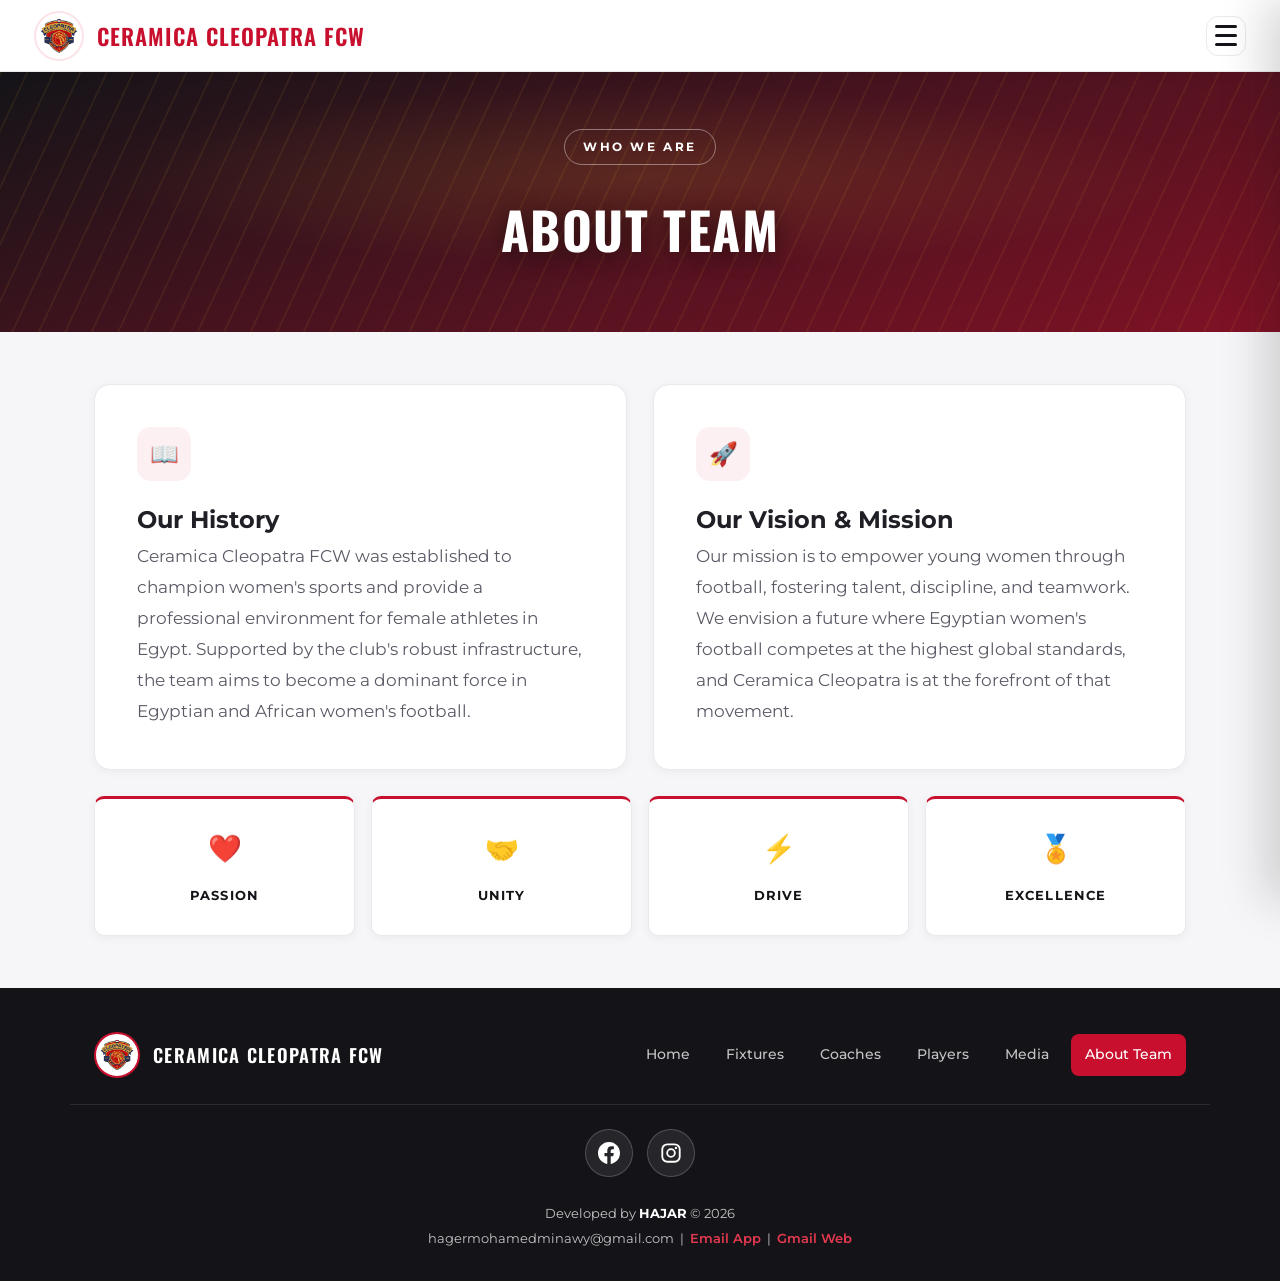
==== commit 98c09deb: "Logo gold theme, lively landing, sharp copy" ====
--- a/about.html
+++ b/about.html
@@ -18,7 +18,7 @@
   <!-- Analytics: 1) publish the site, 2) add it at dash.cloudflare.com → Web Analytics (free),
        3) paste your token below and uncomment the script. -->
   <!-- <script defer src="https://static.cloudflareinsights.com/beacon.min.js" data-cf-beacon='{"token": "PASTE_TOKEN_HERE"}'></script> -->
-  <link rel="stylesheet" href="style.css?v=12">
+  <link rel="stylesheet" href="style.css?v=13">
 </head>
 <body>
 
@@ -127,6 +127,6 @@
 
   <button id="toTop" aria-label="Back to top" title="Back to top">&uarr;</button>
 
-  <script src="script.js?v=9"></script>
+  <script src="script.js?v=10"></script>
 </body>
 </html>
--- a/style.css
+++ b/style.css
@@ -9,6 +9,8 @@
   --red-dark: #8C0A1F;
   --red-deep: #5E0514;
   --red-soft: #E63950;
+  --gold: #E3A82B;
+  --gold-soft: #F5C95C;
   --red-tint: #FDF0F2;
   --red-tint-2: #FBE3E7;
 
@@ -402,8 +404,9 @@
   inset: 0;
   z-index: 1;
   background:
-    radial-gradient(ellipse at 50% 40%, rgba(200, 16, 46, 0.5) 0%, transparent 62%),
-    linear-gradient(165deg, rgba(20, 20, 24, 0.82) 0%, rgba(94, 5, 20, 0.72) 55%, rgba(20, 20, 24, 0.9) 100%);
+    radial-gradient(60% 45% at 50% 28%, rgba(227, 168, 43, 0.16) 0%, transparent 70%),
+    radial-gradient(ellipse at 50% 42%, rgba(200, 16, 46, 0.5) 0%, transparent 62%),
+    linear-gradient(165deg, rgba(20, 20, 24, 0.86) 0%, rgba(94, 5, 20, 0.78) 55%, rgba(20, 20, 24, 0.92) 100%);
 }
 
 .hero-content {
@@ -478,11 +481,12 @@
 
 .hero-content h1 span {
   display: inline-block;
-  background: var(--white);
-  color: var(--red);
+  background: linear-gradient(180deg, var(--gold-soft), var(--gold));
+  color: #2A0A10;
   padding: 0 16px;
   border-radius: 8px;
-  transition: background 0.35s, color 0.35s;
+  box-shadow: 0 8px 26px rgba(227, 168, 43, 0.35);
+  transition: background 0.35s, color 0.35s, box-shadow 0.35s;
 }
 
 .hero-content:hover h1 span {
@@ -610,17 +614,15 @@
               inset 0 1px 0 rgba(255, 255, 255, 0.25);
 }
 
-/* subtle diagonal texture on the photo-less hero */
+/* gold speed stripes over faint white grain — big-club pattern */
 .hero-pattern {
   position: absolute;
   inset: 0;
   z-index: 1;
-  opacity: 0.04;
-  background-image: repeating-linear-gradient(
-    45deg,
-    #fff 0, #fff 1px,
-    transparent 1px, transparent 22px
-  );
+  opacity: 1;
+  background-image:
+    repeating-linear-gradient(115deg, rgba(227, 168, 43, 0.10) 0 2px, transparent 2px 26px),
+    repeating-linear-gradient(115deg, rgba(255, 255, 255, 0.045) 0 1px, transparent 1px 13px);
   pointer-events: none;
 }
 
@@ -904,7 +906,10 @@
 .page-banner-overlay {
   position: absolute;
   inset: 0;
-  background: linear-gradient(160deg, rgba(20, 20, 24, 0.86), rgba(200, 16, 46, 0.6));
+  background:
+    radial-gradient(60% 50% at 50% 40%, rgba(227, 168, 43, 0.14), transparent 70%),
+    repeating-linear-gradient(115deg, rgba(227, 168, 43, 0.08) 0 2px, transparent 2px 24px),
+    linear-gradient(160deg, rgba(20, 20, 24, 0.86), rgba(200, 16, 46, 0.6));
 }
 
 .page-banner-content {
@@ -1783,16 +1788,35 @@
 
 .next-match-badge {
   display: inline-block;
+  position: relative;
   background: var(--red);
   color: #fff;
   font-size: 0.7rem;
   font-weight: 700;
   letter-spacing: 2px;
   text-transform: uppercase;
-  padding: 5px 16px;
+  padding: 5px 16px 5px 30px;
   border-radius: 999px;
   margin-bottom: 20px;
   box-shadow: 0 6px 16px rgba(200, 16, 46, 0.3);
+}
+
+.next-match-badge::before {
+  content: '';
+  position: absolute;
+  inset-inline-start: 12px;
+  top: 50%;
+  width: 8px;
+  height: 8px;
+  border-radius: 50%;
+  background: #fff;
+  transform: translateY(-50%);
+  animation: livePulse 1.8s ease-in-out infinite;
+}
+
+@keyframes livePulse {
+  0%, 100% { opacity: 1; box-shadow: 0 0 0 0 rgba(255, 255, 255, 0.55); }
+  50% { opacity: 0.65; box-shadow: 0 0 0 6px rgba(255, 255, 255, 0); }
 }
 
 html[dir="rtl"] .next-match-badge {
@@ -2081,6 +2105,30 @@
   transform: translateY(0);
 }
 
+/* staggered hero entrance on page load */
+body.loaded .hero-logo-ring { animation: heroPop 0.7s var(--ease) both; }
+body.loaded .hero-content .hero-eyebrow { animation: heroRise 0.7s 0.1s var(--ease) both; }
+body.loaded .hero-content h1 { animation: heroRise 0.7s 0.22s var(--ease) both; }
+body.loaded .hero-content > p { animation: heroRise 0.7s 0.34s var(--ease) both; }
+body.loaded .hero-actions { animation: heroRise 0.7s 0.46s var(--ease) both; }
+
+@keyframes heroPop {
+  from { opacity: 0; transform: scale(0.6); }
+}
+
+@keyframes heroRise {
+  from { opacity: 0; transform: translateY(26px); }
+}
+
+/* slow glow pulse on the primary CTA */
+.hero-actions .btn-red { animation: ctaGlow 3s ease-in-out 1.4s infinite; }
+.hero-actions .btn-red:hover { animation-play-state: paused; }
+
+@keyframes ctaGlow {
+  0%, 100% { box-shadow: 0 12px 30px rgba(200, 16, 46, 0.45), inset 0 1px 0 rgba(255, 255, 255, 0.35); }
+  50% { box-shadow: 0 12px 40px rgba(200, 16, 46, 0.68), inset 0 1px 0 rgba(255, 255, 255, 0.35); }
+}
+
 .home-main.lang-fading,
 .page-main.lang-fading {
   opacity: 0.25;
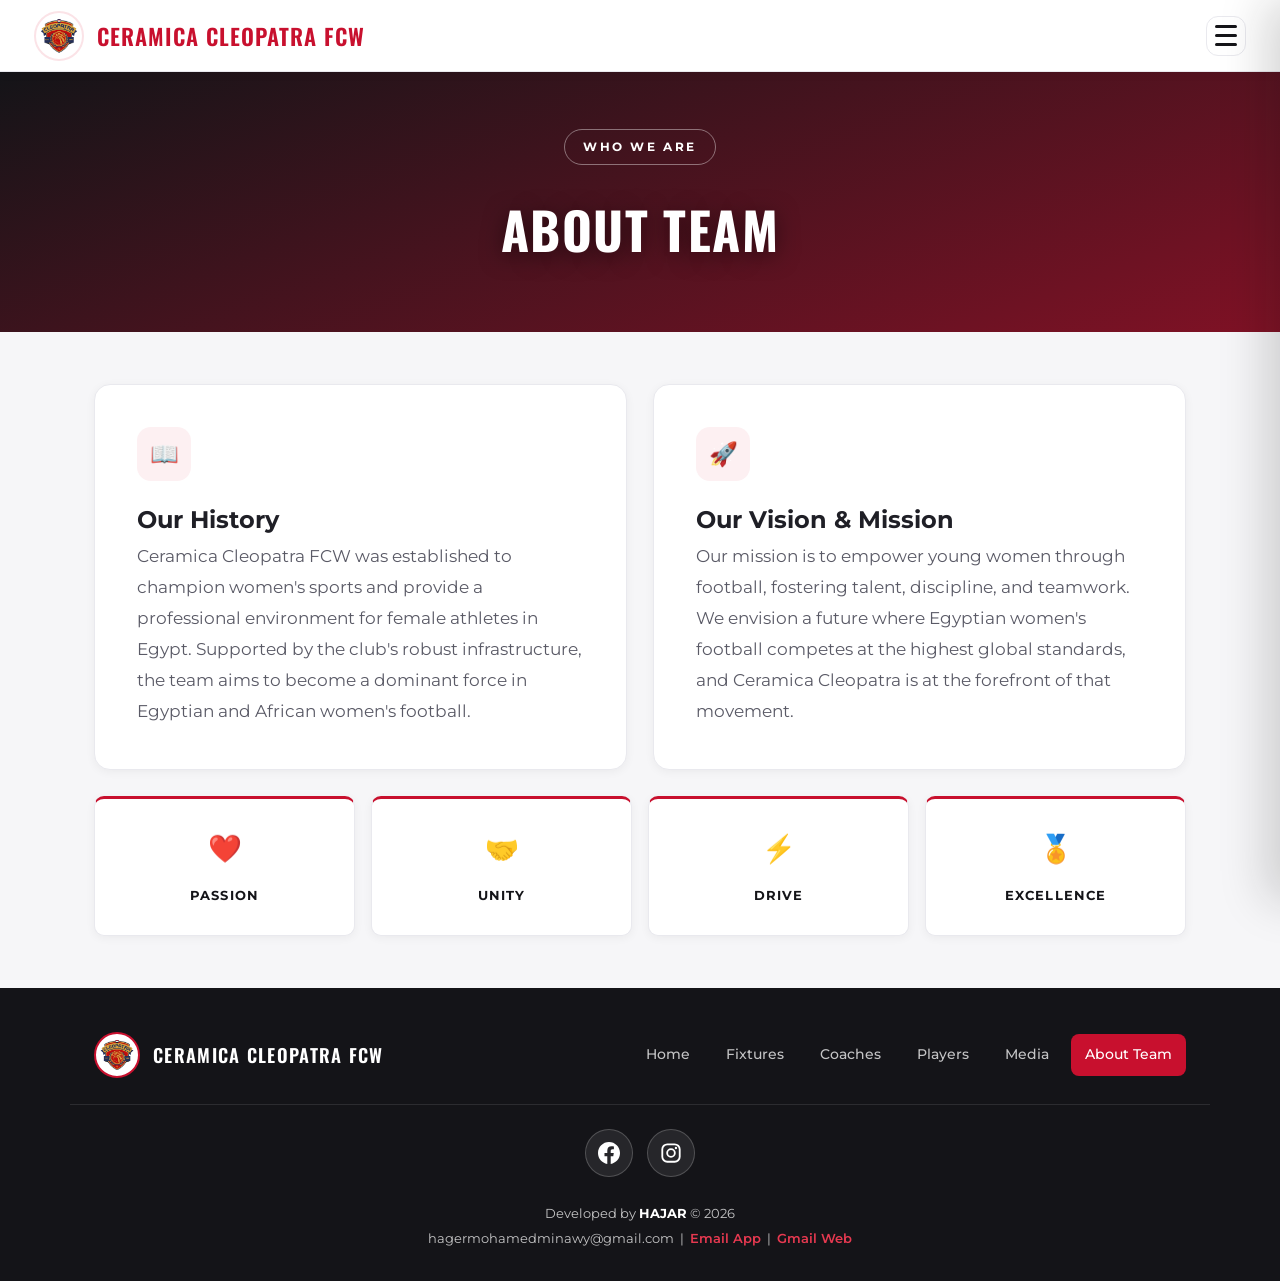
==== commit d5ac111e: "Calm hero: watermark and gold details" ====
--- a/about.html
+++ b/about.html
@@ -18,7 +18,7 @@
   <!-- Analytics: 1) publish the site, 2) add it at dash.cloudflare.com → Web Analytics (free),
        3) paste your token below and uncomment the script. -->
   <!-- <script defer src="https://static.cloudflareinsights.com/beacon.min.js" data-cf-beacon='{"token": "PASTE_TOKEN_HERE"}'></script> -->
-  <link rel="stylesheet" href="style.css?v=13">
+  <link rel="stylesheet" href="style.css?v=14">
 </head>
 <body>
 
--- a/style.css
+++ b/style.css
@@ -397,6 +397,26 @@
   background-size: cover;
   background-position: center;
   isolation: isolate;
+  overflow: hidden;
+}
+
+/* giant ghost watermark behind the hero content */
+.hero-banner::after {
+  content: 'FCW';
+  position: absolute;
+  left: 50%;
+  bottom: -3vw;
+  transform: translateX(-50%);
+  z-index: 2;
+  font-family: var(--font-display);
+  font-weight: 700;
+  font-size: clamp(9rem, 28vw, 24rem);
+  line-height: 1;
+  letter-spacing: 0.02em;
+  color: transparent;
+  -webkit-text-stroke: 1px rgba(255, 255, 255, 0.09);
+  pointer-events: none;
+  user-select: none;
 }
 
 .hero-overlay {
@@ -404,9 +424,8 @@
   inset: 0;
   z-index: 1;
   background:
-    radial-gradient(60% 45% at 50% 28%, rgba(227, 168, 43, 0.16) 0%, transparent 70%),
-    radial-gradient(ellipse at 50% 42%, rgba(200, 16, 46, 0.5) 0%, transparent 62%),
-    linear-gradient(165deg, rgba(20, 20, 24, 0.86) 0%, rgba(94, 5, 20, 0.78) 55%, rgba(20, 20, 24, 0.92) 100%);
+    radial-gradient(ellipse at 50% 40%, rgba(200, 16, 46, 0.5) 0%, transparent 62%),
+    linear-gradient(165deg, rgba(20, 20, 24, 0.82) 0%, rgba(94, 5, 20, 0.72) 55%, rgba(20, 20, 24, 0.9) 100%);
 }
 
 .hero-content {
@@ -481,11 +500,11 @@
 
 .hero-content h1 span {
   display: inline-block;
-  background: linear-gradient(180deg, var(--gold-soft), var(--gold));
-  color: #2A0A10;
+  background: var(--white);
+  color: var(--red);
   padding: 0 16px;
   border-radius: 8px;
-  box-shadow: 0 8px 26px rgba(227, 168, 43, 0.35);
+  box-shadow: 0 8px 26px rgba(0, 0, 0, 0.4), inset 0 -4px 0 var(--gold);
   transition: background 0.35s, color 0.35s, box-shadow 0.35s;
 }
 
@@ -614,15 +633,17 @@
               inset 0 1px 0 rgba(255, 255, 255, 0.25);
 }
 
-/* gold speed stripes over faint white grain — big-club pattern */
+/* subtle diagonal texture on the photo-less hero */
 .hero-pattern {
   position: absolute;
   inset: 0;
   z-index: 1;
-  opacity: 1;
-  background-image:
-    repeating-linear-gradient(115deg, rgba(227, 168, 43, 0.10) 0 2px, transparent 2px 26px),
-    repeating-linear-gradient(115deg, rgba(255, 255, 255, 0.045) 0 1px, transparent 1px 13px);
+  opacity: 0.04;
+  background-image: repeating-linear-gradient(
+    45deg,
+    #fff 0, #fff 1px,
+    transparent 1px, transparent 22px
+  );
   pointer-events: none;
 }
 
@@ -656,7 +677,7 @@
   width: 4px;
   height: 8px;
   border-radius: 3px;
-  background: var(--red);
+  background: var(--gold);
   transform: translateX(-50%);
   animation: scrollDot 1.7s ease-in-out infinite;
 }
@@ -906,10 +927,7 @@
 .page-banner-overlay {
   position: absolute;
   inset: 0;
-  background:
-    radial-gradient(60% 50% at 50% 40%, rgba(227, 168, 43, 0.14), transparent 70%),
-    repeating-linear-gradient(115deg, rgba(227, 168, 43, 0.08) 0 2px, transparent 2px 24px),
-    linear-gradient(160deg, rgba(20, 20, 24, 0.86), rgba(200, 16, 46, 0.6));
+  background: linear-gradient(160deg, rgba(20, 20, 24, 0.86), rgba(200, 16, 46, 0.6));
 }
 
 .page-banner-content {
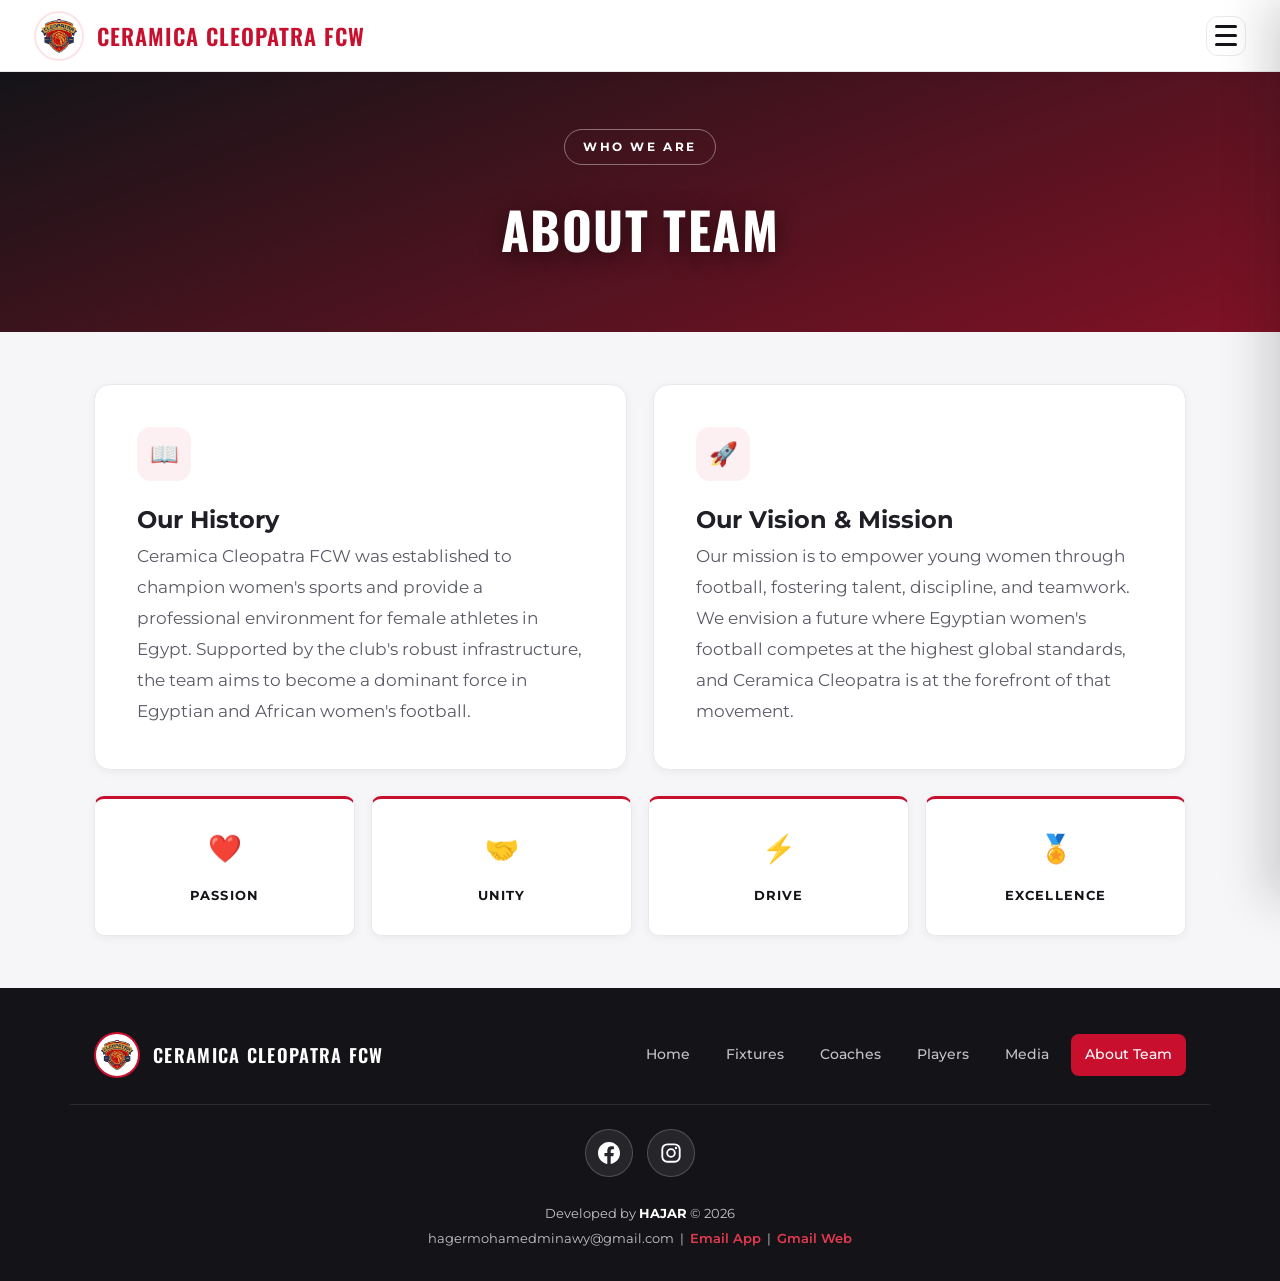
==== commit 19b02f19: "RTL fixes, hamburger pinned right, smoother scrolling" ====
--- a/about.html
+++ b/about.html
@@ -18,7 +18,7 @@
   <!-- Analytics: 1) publish the site, 2) add it at dash.cloudflare.com → Web Analytics (free),
        3) paste your token below and uncomment the script. -->
   <!-- <script defer src="https://static.cloudflareinsights.com/beacon.min.js" data-cf-beacon='{"token": "PASTE_TOKEN_HERE"}'></script> -->
-  <link rel="stylesheet" href="style.css?v=14">
+  <link rel="stylesheet" href="style.css?v=18">
 </head>
 <body>
 
@@ -127,6 +127,6 @@
 
   <button id="toTop" aria-label="Back to top" title="Back to top">&uarr;</button>
 
-  <script src="script.js?v=10"></script>
+  <script src="script.js?v=14"></script>
 </body>
 </html>
--- a/style.css
+++ b/style.css
@@ -119,9 +119,37 @@
   top: 0;
   z-index: 100;
   box-shadow: var(--shadow-sm);
+  direction: ltr; /* hamburger stays right in every language */
+  transition: height 0.35s var(--ease), box-shadow 0.35s;
+}
+
+/* compact state on scroll: title fades out, logo centers */
+.site-header.scrolled {
+  height: 58px;
+  box-shadow: var(--shadow);
+}
+
+.site-header.scrolled .brand-logo {
+  position: absolute;
+  left: 50%;
+  top: 50%;
+  transform: translate(-50%, -50%);
+}
+
+.site-header.scrolled .brand-logo img {
+  height: 42px;
+  width: 42px;
+}
+
+.site-header.scrolled .brand-title {
+  opacity: 0;
+  max-width: 0;
+  visibility: hidden;
+  transition: opacity 0.25s, max-width 0.35s var(--ease), visibility 0s 0.35s;
 }
 
 .brand-logo {
+  position: relative;
   display: flex;
   align-items: center;
   gap: 13px;
@@ -138,7 +166,8 @@
   border: 2px solid var(--red-tint-2);
   cursor: pointer;
   transition: background 0.35s var(--ease), border-color 0.35s var(--ease),
-              transform 0.35s var(--ease), box-shadow 0.35s var(--ease);
+              transform 0.35s var(--ease), box-shadow 0.35s var(--ease),
+              width 0.35s var(--ease), height 0.35s var(--ease);
 }
 
 /* LOGO HOVER: red instead of white */
@@ -150,6 +179,11 @@
 }
 
 .brand-title {
+  position: absolute;
+  inset-inline-start: calc(100% + 13px);
+  top: 50%;
+  transform: translateY(-50%);
+  max-width: min(320px, 52vw);
   font-family: var(--font-display);
   font-size: clamp(1rem, 2.4vw, 1.4rem);
   font-weight: 600;
@@ -160,6 +194,7 @@
   white-space: nowrap;
   overflow: hidden;
   text-overflow: ellipsis;
+  transition: opacity 0.3s, max-width 0.35s var(--ease);
 }
 
 .brand-title::first-line {
@@ -275,8 +310,8 @@
   color: var(--ink);
   font-size: 1.1rem;
   font-weight: 600;
-  border-left: 4px solid transparent;
-  transition: background 0.25s, color 0.25s, border-color 0.25s, padding-left 0.25s;
+  border-inline-start: 4px solid transparent;
+  transition: background 0.25s, color 0.25s, border-color 0.25s, padding-inline-start 0.25s;
 }
 
 .drawer-menu li a::before {
@@ -295,8 +330,8 @@
 .drawer-menu li a:hover {
   background: var(--red-tint);
   color: var(--red-dark);
-  border-left-color: var(--red);
-  padding-left: 36px;
+  border-inline-start-color: var(--red);
+  padding-inline-start: 36px;
 }
 
 .drawer-menu li a:hover::before {
@@ -308,7 +343,7 @@
 .drawer-menu li a.active {
   background: var(--red-tint);
   color: var(--red-dark);
-  border-left-color: var(--red);
+  border-inline-start-color: var(--red);
 }
 
 .drawer-menu li a.active::before {
@@ -500,17 +535,22 @@
 
 .hero-content h1 span {
   display: inline-block;
+  background: var(--red);
+  color: #fff;
+  padding: 0 16px;
+  border-radius: 8px;
+  box-shadow: 0 8px 26px rgba(200, 16, 46, 0.45);
+  transition: background 0.35s, color 0.35s, box-shadow 0.35s;
+}
+
+.hero-content:hover h1 span {
   background: var(--white);
   color: var(--red);
-  padding: 0 16px;
-  border-radius: 8px;
-  box-shadow: 0 8px 26px rgba(0, 0, 0, 0.4), inset 0 -4px 0 var(--gold);
-  transition: background 0.35s, color 0.35s, box-shadow 0.35s;
 }
 
 .hero-content:hover h1 span {
-  background: var(--red);
-  color: var(--white);
+  background: var(--white);
+  color: var(--red);
 }
 
 .hero-content > p {
@@ -585,37 +625,20 @@
 }
 
 .hero-actions .btn-red {
-  background: linear-gradient(180deg, var(--red-soft), var(--red) 55%, var(--red-dark));
-  box-shadow: 0 12px 30px rgba(200, 16, 46, 0.45),
-              inset 0 1px 0 rgba(255, 255, 255, 0.35);
-}
-
-/* shine sweep across the primary button */
-.hero-actions .btn-red::after {
-  content: '';
-  position: absolute;
-  top: 0;
-  bottom: 0;
-  left: -90px;
-  width: 60px;
-  z-index: 1;
-  background: linear-gradient(105deg, transparent, rgba(255, 255, 255, 0.55), transparent);
-  transform: skewX(-20deg);
-  transition: left 0.65s ease;
-  pointer-events: none;
-}
-
-.hero-actions .btn-red:hover::after {
-  left: calc(100% + 50px);
+  background: var(--red);
+  box-shadow: 0 10px 24px rgba(0, 0, 0, 0.35);
+}
+
+.hero-actions .btn-red:hover {
+  background: var(--red-dark);
+  box-shadow: 0 12px 26px rgba(0, 0, 0, 0.4);
 }
 
 /* frosted-glass ghost button with play wedge */
 .hero-actions .btn-outline {
-  background: rgba(255, 255, 255, 0.08);
-  -webkit-backdrop-filter: blur(12px);
-  backdrop-filter: blur(12px);
-  border-color: rgba(255, 255, 255, 0.5);
-  box-shadow: inset 0 1px 0 rgba(255, 255, 255, 0.22);
+  background: transparent;
+  border: 1.5px solid rgba(255, 255, 255, 0.6);
+  box-shadow: none;
 }
 
 .hero-actions .btn-outline::before {
@@ -629,8 +652,7 @@
 }
 
 .hero-actions .btn-outline:hover {
-  box-shadow: 0 14px 32px rgba(200, 16, 46, 0.5),
-              inset 0 1px 0 rgba(255, 255, 255, 0.25);
+  box-shadow: 0 14px 32px rgba(200, 16, 46, 0.5);
 }
 
 /* subtle diagonal texture on the photo-less hero */
@@ -647,6 +669,21 @@
   pointer-events: none;
 }
 
+/* giant faint club crest watermark */
+.hero-banner::before {
+  content: '';
+  position: absolute;
+  right: -5vw;
+  top: 50%;
+  transform: translateY(-50%);
+  width: clamp(300px, 40vw, 540px);
+  aspect-ratio: 1;
+  z-index: 1;
+  background: url('logo.png') center/contain no-repeat;
+  opacity: 0.14;
+  pointer-events: none;
+}
+
 /* drawer language wrapper + players section spacing */
 .lang-box {
   margin-bottom: 4px;
@@ -824,8 +861,11 @@
 .news-item {
   position: relative;
   background: var(--red-tint);
-  border-left: 4px solid var(--red);
-  border-radius: 0 var(--radius-sm) var(--radius-sm) 0;
+  border-inline-start: 4px solid var(--red);
+  border-start-start-radius: 0;
+  border-end-start-radius: 0;
+  border-start-end-radius: var(--radius-sm);
+  border-end-end-radius: var(--radius-sm);
   padding: 26px 24px;
   transition: background 0.35s, transform 0.35s var(--ease);
 }
@@ -1813,7 +1853,8 @@
   font-weight: 700;
   letter-spacing: 2px;
   text-transform: uppercase;
-  padding: 5px 16px 5px 30px;
+  padding: 5px 16px;
+  padding-inline-start: 30px;
   border-radius: 999px;
   margin-bottom: 20px;
   box-shadow: 0 6px 16px rgba(200, 16, 46, 0.3);
@@ -1869,6 +1910,38 @@
   margin: 0;
 }
 
+/* last-result card (reuses fixture + next-match styles) */
+.result-card { border-top-color: var(--gold); }
+.result-card .fixture-time { font-size: 1.6rem; }
+.result-card .next-match-badge { padding: 5px 16px; }
+.result-card .next-match-badge::before { display: none; }
+
+/* home gallery strip */
+.home-gallery {
+  display: grid;
+  grid-template-columns: repeat(3, 1fr);
+  gap: 14px;
+  margin: 6px 0 22px;
+}
+
+.home-shot {
+  display: block;
+  height: 180px;
+  border-radius: var(--radius-sm);
+  overflow: hidden;
+  box-shadow: var(--shadow-sm);
+}
+
+.home-shot img {
+  width: 100%;
+  height: 100%;
+  object-fit: cover;
+  transition: transform 0.5s var(--ease);
+}
+
+.home-shot:hover img { transform: scale(1.06); }
+.text-center { text-align: center; }
+
 /* ============================================================
    Back to top
    ============================================================ */
@@ -2138,15 +2211,6 @@
   from { opacity: 0; transform: translateY(26px); }
 }
 
-/* slow glow pulse on the primary CTA */
-.hero-actions .btn-red { animation: ctaGlow 3s ease-in-out 1.4s infinite; }
-.hero-actions .btn-red:hover { animation-play-state: paused; }
-
-@keyframes ctaGlow {
-  0%, 100% { box-shadow: 0 12px 30px rgba(200, 16, 46, 0.45), inset 0 1px 0 rgba(255, 255, 255, 0.35); }
-  50% { box-shadow: 0 12px 40px rgba(200, 16, 46, 0.68), inset 0 1px 0 rgba(255, 255, 255, 0.35); }
-}
-
 .home-main.lang-fading,
 .page-main.lang-fading {
   opacity: 0.25;
@@ -2194,6 +2258,8 @@
   .hero-actions { flex-direction: column; align-items: stretch; gap: 10px; }
   .hero-actions .btn { padding: 13px 20px; font-size: 0.88rem; }
   .hero-scroll-hint { display: none; }
+  .home-shot { height: 120px; }
+  .hero-banner::before { width: 230px; right: -70px; opacity: 0.1; }
   .btn { width: 100%; }
 
   /* lightbox fits small screens */
@@ -2348,6 +2414,16 @@
     padding: 13px 20px;
     font-size: 1rem;
   }
+}
+
+/* skip offscreen work for buttery scrolling */
+.masonry-item,
+.fixture-card,
+.staff-card,
+.profile-card,
+.content-box {
+  content-visibility: auto;
+  contain-intrinsic-size: auto 320px;
 }
 
 /* --- Reduced motion --- */
